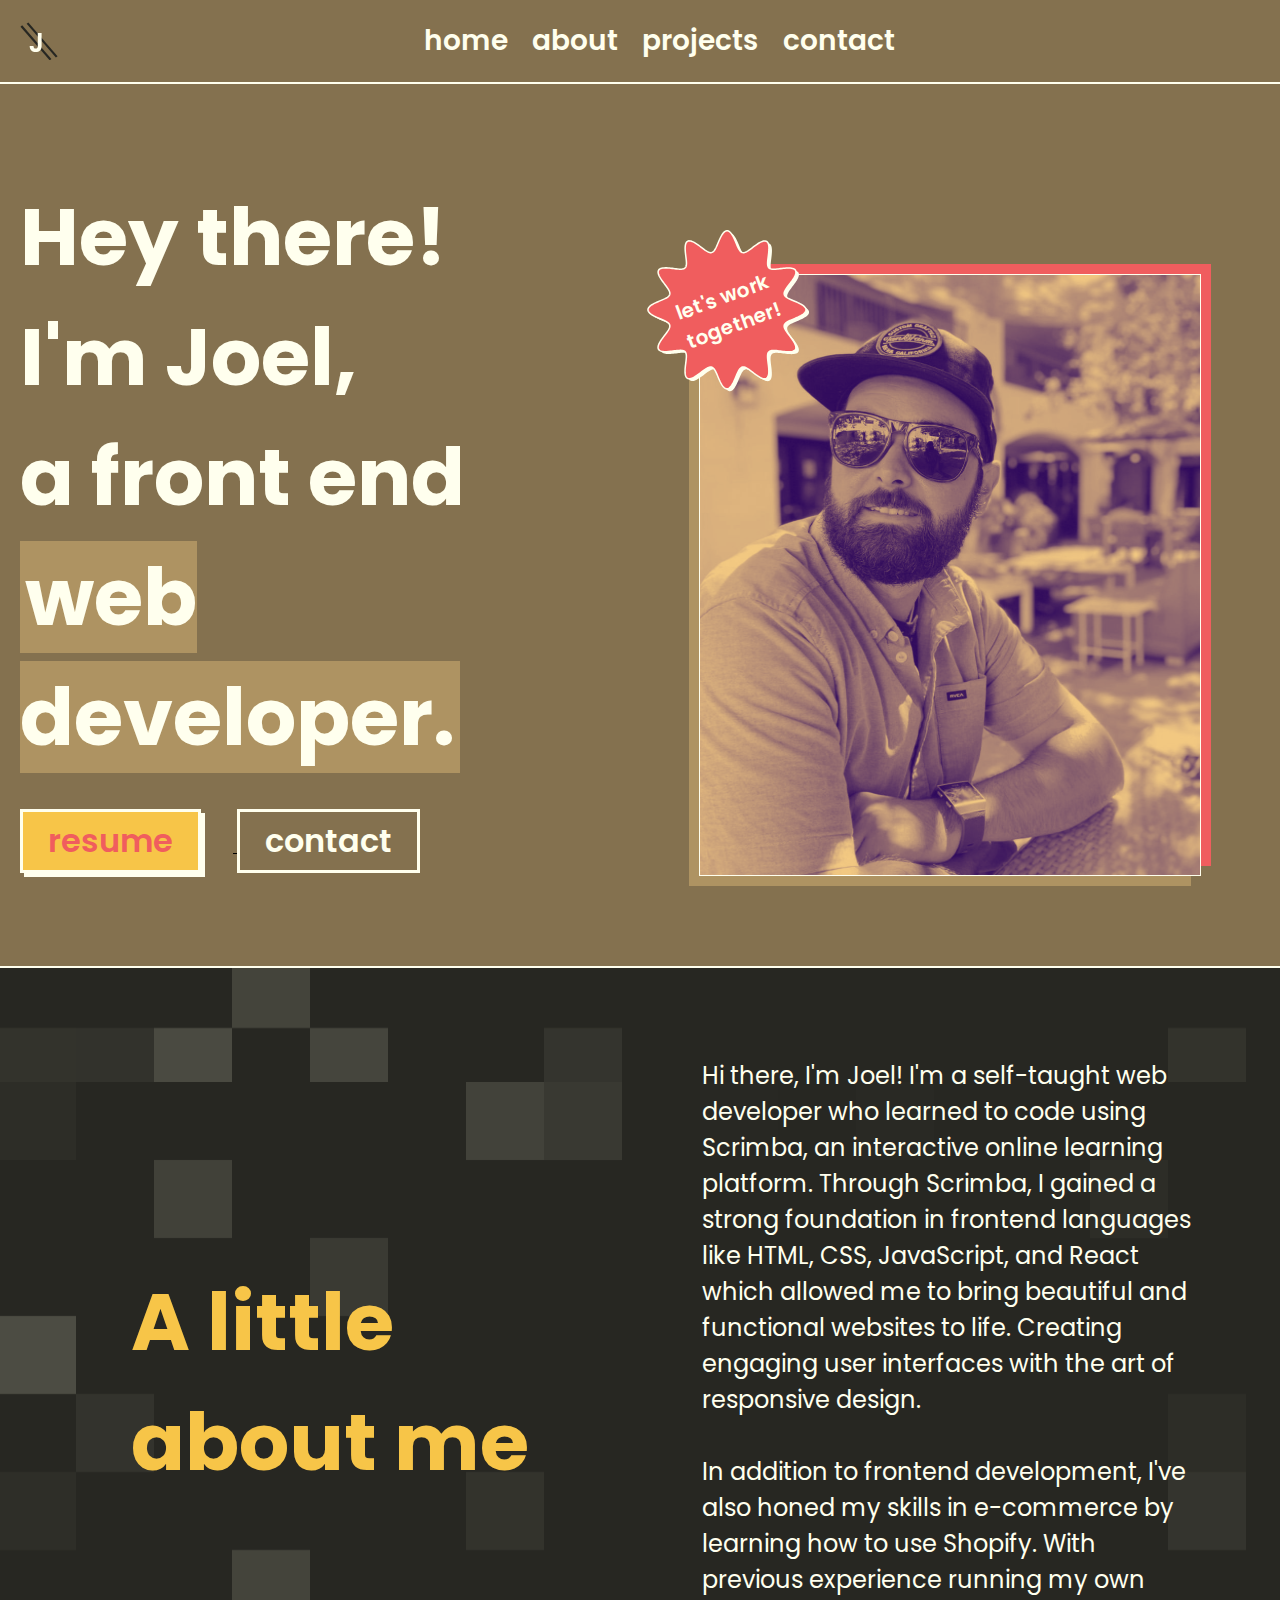
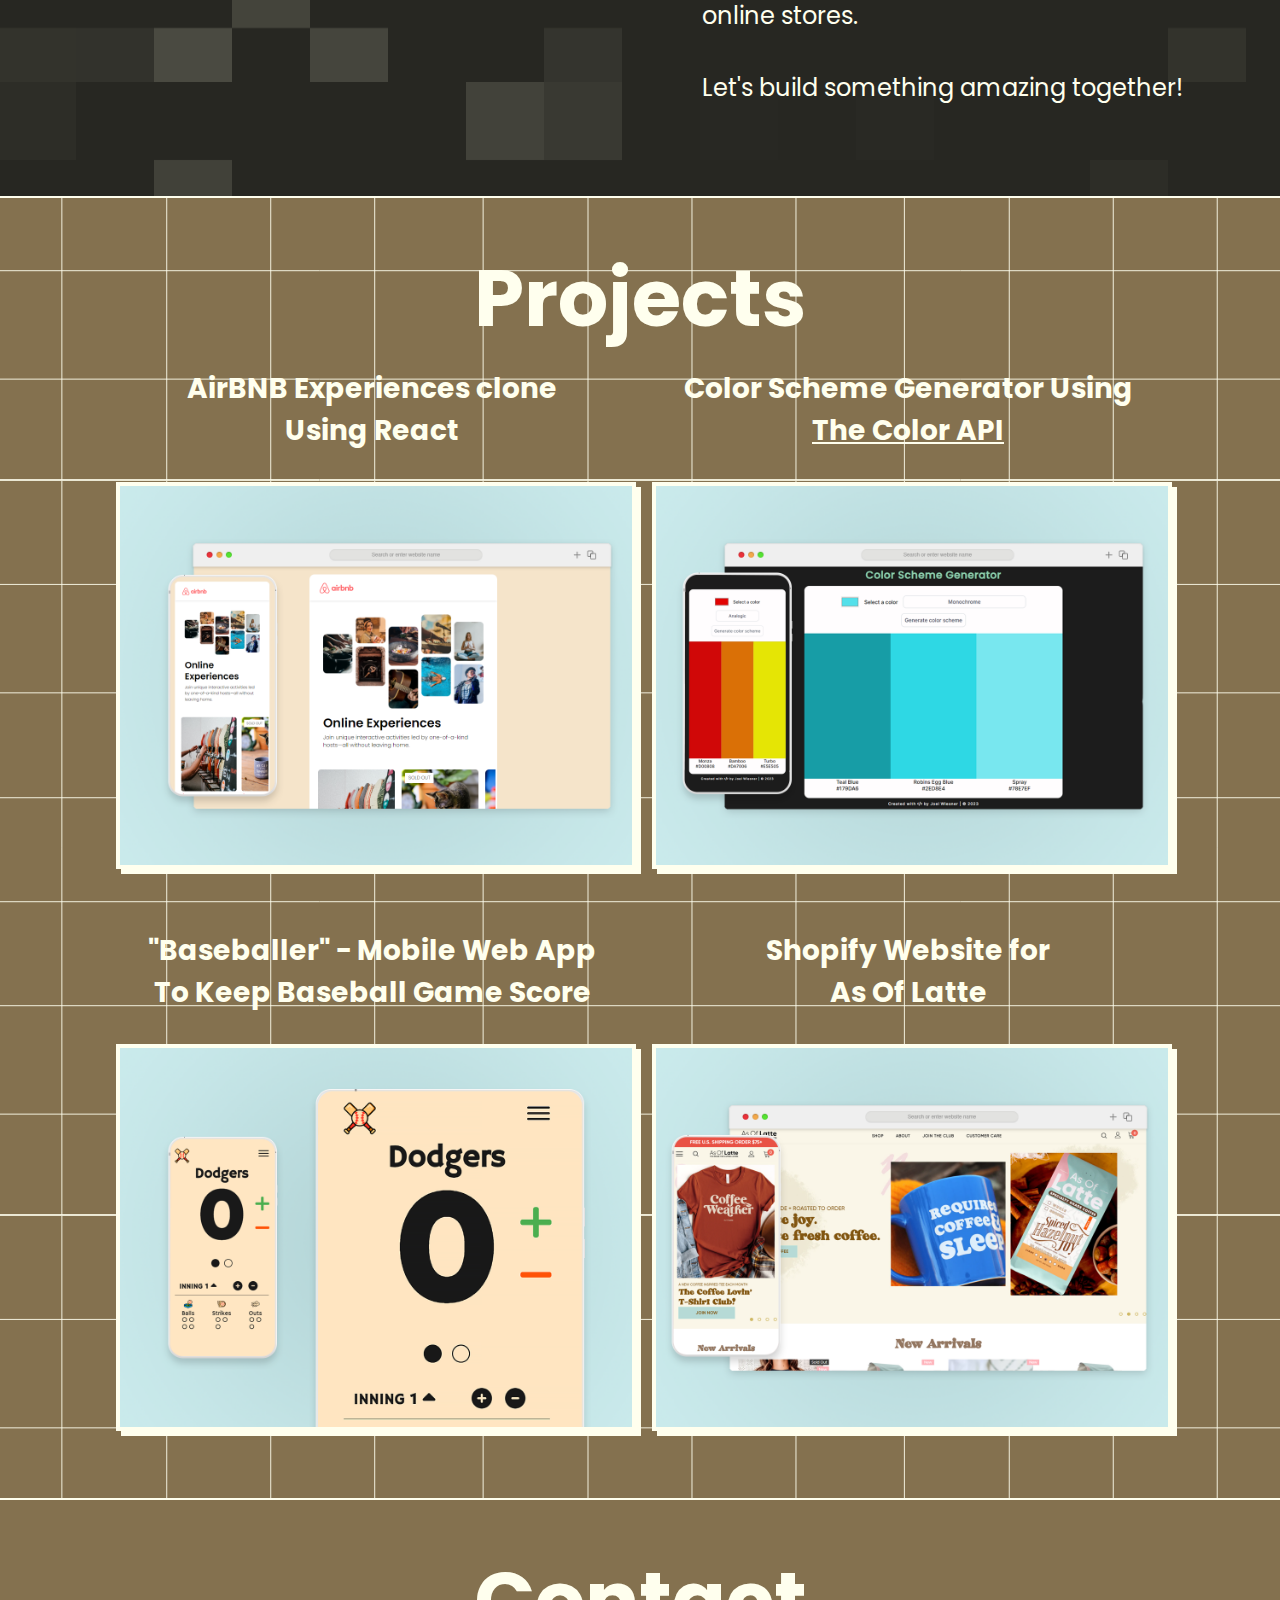
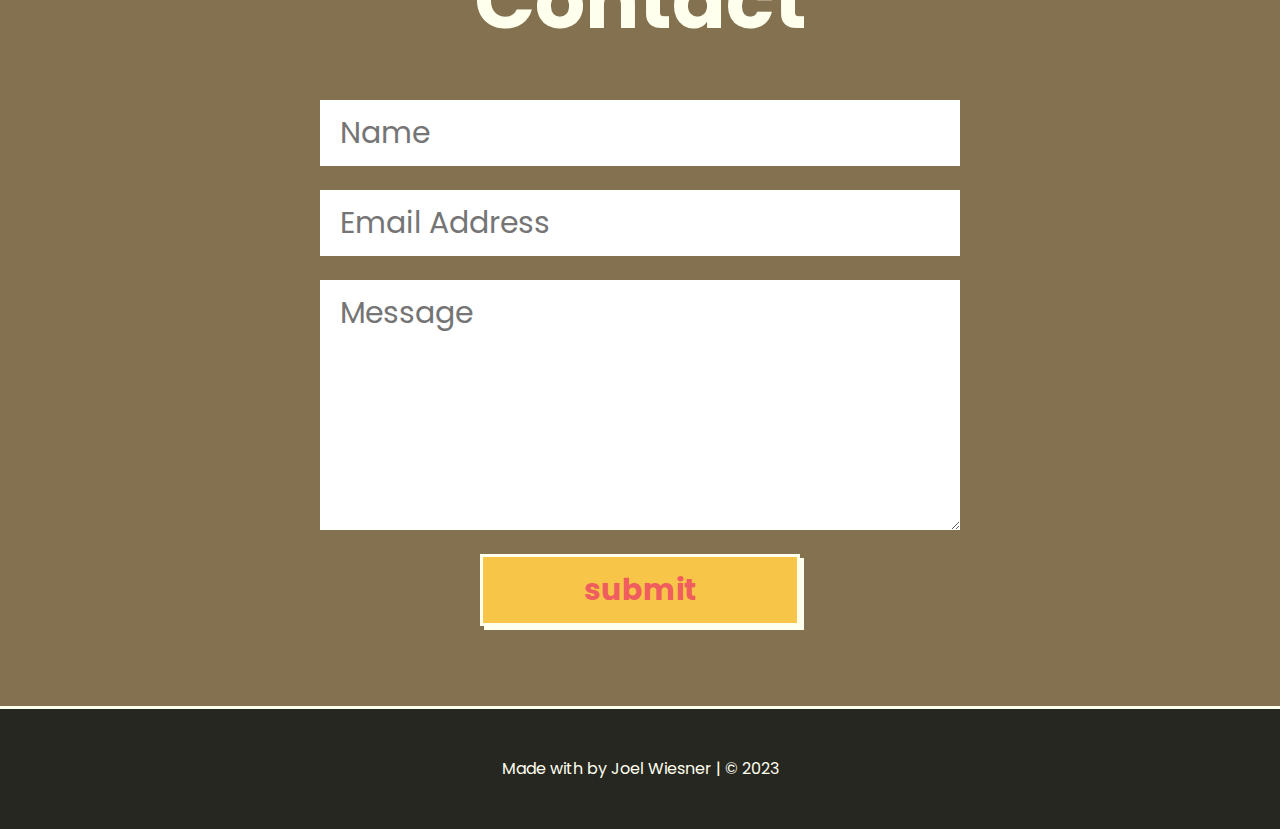
==== index.html @ a874716f "updated portfolio projects" ====
<!DOCTYPE html>
<html> 
    <head>
        <title>Joel's Portfolio</title>
        <meta name="viewport" content="width=device-width, initial-scale=1" />
        <!-- Font Awesome -->
        <link rel="stylesheet" href="https://cdnjs.cloudflare.com/ajax/libs/font-awesome/6.4.0/css/all.min.css" integrity="sha512-iecdLmaskl7CVkqkXNQ/ZH/XLlvWZOJyj7Yy7tcenmpD1ypASozpmT/E0iPtmFIB46ZmdtAc9eNBvH0H/ZpiBw==" crossorigin="anonymous" referrerpolicy="no-referrer" />
        <!-- Animate CSS -->
        <link rel="stylesheet" href="https://cdnjs.cloudflare.com/ajax/libs/animate.css/4.1.1/animate.min.css"/>
        <!-- My Styles -->
        <link rel="stylesheet" href="style.css">               
    </head>
    <body> 
         
        <header>
            <div class="logo"></div>            
            <nav>
                <ul class="desktop-nav">
                  <li><a href="#header">home</a></li>
                  <li><a href="#about">about</a></li>
                  <li><a href="#portfolio">projects</a></li>                  
                  <li><a href="#contact">contact</a></li>
                </ul>
            </nav>
                <div id="hamburger-icon" onclick="toggleMobileMenu(this)">
                <div class="bar bar1"></div>
                <div class="bar bar2"></div>
                <div class="bar bar3"></div>
                <ul class="mobile-menu animate__animated animate__slideInLeft animate__faster">
                    <li><a href="#header">home</a></li>
                    <li><a href="#about">about</a></li>
                    <li><a href="#portfolio">projects</a></li>                  
                    <li><a href="#contact">contact</a></li>
                </ul>
                </div>
        </header>
  
        <section id="header" class="section-container">            
            <div class="left">
                <div class="left-container">
                    <div class="header-msg">
                        <h1 class="h1-primary">Hey there!<br> 
                        I'm Joel,<br>
                        a front end<br>
                        <span class="highlight">web developer.</span></h1>
                    </div>
                    <div class="btn-container">
                        <a href="https://joelcodes.co/documents/JoelWiesner_Resume.pdf">                            
                            <button class="btn btn-primary">resume</button>
                        </a>
                        <a href="#contact">
                            <button class="btn btn-secondary">contact</button>
                        </a>
                    </div>
                </div>
            </div>                           
            
            <div class="right">
                <div class="right-container">
                    <div class="header-pic">
                        <div id="selfie"></div>
                        <div id="star-shape">let's work<br>together!</div>
                    </div>
                </div>
            </div>          
        </section>

        <section id="about" class="section-container">
                <div class="left">
                    <div class="left-container">
                        <div class="about-msg">
                            <h1 class="h1-secondary">A little<br>about me</h1>
                        </div>
                        <div class="about-icons">
                            <i class="fa-brands fa-2xl fa-html5"></i>
                            <i class="fa-brands fa-2xl fa-css3-alt"></i>
                            <i class="fa-brands fa-2xl fa-js"></i>
                            <i class="fa-brands fa-2xl fa-react"></i>
                            <i class="fa-brands fa-2xl fa-github"></i>
                            <i class="fa-brands fa-2xl fa-shopify"></i>
                        </div>
                    </div>
                </div>
                                            
                <div class="right">
                    <div class="right-container">
                        <p class="about-info">Hi there, I'm Joel! I'm a self-taught web developer 
                            who learned to code using Scrimba, an interactive online learning platform. 
                            Through Scrimba, I gained a strong foundation in frontend languages like HTML, CSS, JavaScript, and React
                            which allowed me to bring beautiful and functional websites to life. Creating engaging user interfaces
                            with the art of responsive design.<br><br>

                            In addition to frontend development, 
                            I've also honed my skills in e-commerce by learning how to use Shopify. With previous experience running my own online stores.<br><br>
                            
                            Let's build something amazing together!
                        </p>
                    </div>
                </div>           
        </section>

        <section id="portfolio" class="section-container">
            <h1 class="h1-primary">Projects</h1>

            <div class="carousel" >
                <div class="carousel-cell">
                    <h3>AirBNB Experiences clone Using React</h3>
                    <a href="https://airbnbexperiences-clone.netlify.app/" target="_blank">
                        <img src="./img/airBNBclone.png" alt="responsive blog website" />
                    </a>
                </div>

                <div class="carousel-cell">
                    <h3>Color Scheme Generator Using <a href="https://www.thecolorapi.com/" target="_blank">The Color API</a></h3>
                    <a href="https://color-scheme-creator.netlify.app/" target="_blank">
                        <img src="./img/colorSchemeGenerator.png" alt="mobile shopping list app usig firebase" />
                    </a>
                </div>  

                <div class="carousel-cell">
                    <h3>"Baseballer" - Mobile Web App To Keep Baseball Game Score</h3>
                    <a href="https://baseballer.netlify.app/" target="_blank">
                        <img src="./img/baseballerApp.png" alt="mobile Web App For Keeping Baseball Game Score" />
                    </a>
                </div>  
                
                <div class="carousel-cell">
                    <h3>Shopify Website for<br>As Of Latte</h3>
                    <a href="https://asoflattetest.myshopify.com/" target="_blank">
                        <img src="./img/AOLshopifyWebsite.png" alt="Shopify Website Design for As Of Latte" />
                    </a>
                </div>  
                <div class="dots"></div>          
            </div>       
        </section>

        <section id="contact" class="section-container">
            <h1 class="h1-primary">Contact</h1>

            <form id="contactform" action="https://formsubmit.co/j.wiesner88@gmail.com" method="POST">
                <input name="name" type="text" id="name" placeholder="Name" required>
                <input name="email" type="email" id="email" placeholder="Email Address" required>
                <input type="hidden" name="_next" value="https://joelcodes.co/thank-you.html">
                <textarea name="comment" id="comment" rows="5" placeholder="Message" required></textarea>  
                <input id="submit" value="submit" type="submit"> 
            </form>
        </section>

        <footer>
            <p>Made with <i class="fa-solid fa-code"></i> by Joel Wiesner | &copy; 2023</p>
        </footer>        
        

        <!-- My Scripts -->
        <script src="script.js"></script>
    </body>
</html>
---- style.css ----
@import url('https://fonts.googleapis.com/css2?family=Poppins:wght@300;400;500;600;700;800;900&display=swap');

 
* {
    margin: 0;
    padding: 0;
}

html {
    scroll-behavior: smooth;
}

body {
    background: #84714F;
    font-family: 'Poppins', sans-serif;
    font-size: 16px;
    box-sizing: border-box;
}

#thankyou {
    text-align: center;
}

#thankyou a {
    color: #ffffee;
    font-size: 1.5em;
    text-decoration: underline;
}

.h1-primary {
    font-size: 3em;
    color: #ffffee;
}

.h1-secondary {
    font-size: 3em;
    color: #f7c548;
}

.highlight {
    background-color: #AE9362;
    padding: 0px 5px;
}

a {
    color: inherit;
}

.logo {
    background: url('../img/logo.svg') no-repeat center;
    background-size: cover;
    height: 8vw;
    width: 8vw;
}

header a {
    text-decoration: none;
}
  
header {
    padding: 10px;
    height: auto;
    display: flex;
    justify-content: space-between;
    align-items: center;
    border-bottom: 2px solid #ffffee;
}  
  
ul {
    list-style: none;
    height: 100%;
    display: flex;
    align-items: center;
}
  
ul a {
    color: #ffffee;
}
  
li {
    margin: 0px 5px;
}
  
ul li:hover {
    transform: scale(1.1);
    transition: 0.3s;
}
  
#hamburger-icon {
    margin: auto 0;
    display: none;
    cursor: pointer;
}
  
.bar {
    width: 35px;
    height: 3px;
    background-color: white;
    border-radius: 100px;
    margin: 6px 0;
    transition: 0.4s;
}

.open .bar1 {
-webkit-transform: rotate(-45deg) translate(-6px, 6px);
transform: rotate(-45deg) translate(-6px, 6px);
}

.open .bar2 {
opacity: 0;
}

.open .bar3 {
-webkit-transform: rotate(45deg) translate(-6px, -8px);
transform: rotate(45deg) translate(-6px, -8px);
}

.open .mobile-menu {
display: flex;
flex-direction: column;
align-items: center;
justify-content: center;
} 

.mobile-menu {
display: none;
position: absolute;
top: 55px;
left: 0;
background: #AE9362;
height: auto;
width: 100%;
}

.mobile-menu li {
margin-bottom: 10px;
padding: 5px;
}

header nav {
    display: none;
}

#hamburger-icon {
    display: block;
}

#header, #contact {
    background-image: url("https://www.transparenttextures.com/patterns/concrete-wall.png");
}

.btn {
    border: 3px solid #ffffee;
    padding: 5px 25px;
    font-family: 'Poppins', sans-serif;
    font-size: 1.25em;
    font-weight: 600;
    margin: 1em 1em 0 0;    
}

.btn-primary, #submit, .btn-secondary:hover {
    color: #F05D5E;
    background: #f7c548;
    box-shadow: 4px 4px 0px #ffffee;
}

.btn-secondary {
    color: #ffffee;
    background: transparent;    
}

.btn:hover, #submit:hover {
    cursor: pointer;
    box-shadow: none;
}

.section-container {
    display: flex;
    flex-direction: column;
    justify-content: center;
    align-items: center;
    padding: 40px 20px;
    border-bottom: solid 2px #ffffee;
}

.header-pic {
    position: relative;
} 

#selfie {
    background: url('/img/me.svg') center no-repeat;
    background-size: cover;
    width: 75vw;
    height: 400px;
    max-height: 400px;
    border: solid 1px #ffffee;
    box-shadow: -10px 10px 0px #AE9362, 10px -10px 0px #f05D5e;
    margin-top: 100px;
}

#star-shape {
    background: url('/img/star.svg') center no-repeat;
    background-size: contain;
    position: absolute;
    top: -15%;
    left: -15%;
    transform: rotate(-20deg);
    color: #ffffee;
    font-weight: 600;
    padding: 45px;
    font-size: 1em;
}

#about {
    background: url('../img/aboutBG.svg') center repeat;
    background-size: auto;
    color: #ffffee;
}

.about-icons .fa-brands {
    width: 48px;
    height: 48px;
    margin: 1em auto;
}

#portfolio{
    background: url('../img/portfolioBG.svg') center repeat;
    background-size: contain;
    height: auto;
    display: flex;
    flex-direction: column;
}

.carousel {
   display: flex;
   justify-content: center;
   align-items: center;
   flex-flow: column;  
   gap: 1em;
   /* overflow-x: scroll; */
   width: 85vw; 
}

.carousel-cell {
    width: 400px; 
    height: auto;
    text-align: center;
}

.carousel-cell h3 {
    color: #ffffee;
    margin: 10px auto;
    width: 320px;
}

.carousel-cell img { 
    width: 100%; 
    height: auto;
    object-fit: cover;
    margin: 10px auto;
    transition: all .25s;
    border: 3px solid #ffffee;
    box-shadow: 5px 5px 0px #ffffee;
}


/* .carousel::-webkit-scrollbar {    
    background: #AE9362;    
    border-radius: 15px;
    width: 20px;
}  

.carousel::-webkit-scrollbar-track {
background: transparent;
}

.carousel::-webkit-scrollbar-thumb {
    background: #6e5422; 
    border-radius: 10px;
}  */

.dots {
    position: absolute;
    bottom: -18px;
    left: 0;
    display: flex;
    justify-content: center;
    width: 100%;
  }
  
  .dot {
    width: 8px;
    height: 8px;
    background: gray;
    border-radius: 50%;
    margin: 0 3px;
    cursor: pointer;
  }
  
  .active-dot {
    background: #3f3f3f;
    cursor: default;
  }


#contactform {
    display: flex;
    flex-direction: column;
    gap: 1em;
    width: 90vw;
    margin: 40px 0px;
}

#contactform input, #contactform textarea {
    font-family: 'Poppins', sans-serif;
    font-size: 1.25em;
    padding: 5px;
    border: none;
}

#submit {
    width: 50%;
    font-weight: 700;
    border-radius: 0px !important;
    border: 3px solid #ffffee !important;
    margin: 0 auto;
}

footer {
    background: #272722;
    border-top: solid 1px #ffffee;
    color: #ffffee;
    padding: 10px 20px;
    display: flex;
    align-items: center;
    justify-content: center;
    height: 100px;
}


@media only screen and (min-width: 768px) {

    header {
        display: flex;
        padding: 20px;
    }
   
    header nav {
        display: flex;
        align-items: center;
        margin: 0 auto;
    }

    .desktop-nav {
        font-size: 1.75em;
        font-weight: 600;
    }

    .desktop-nav li {
        margin: 0 12px;   
    }
    
    #hamburger-icon {
        display: none;
    }

    .logo {
        width: 3vw;
        height: 3vw;
    }

    .section-container {
        flex-direction: row;
        justify-content: center;
        align-items: center;
        border-bottom: solid 2px #ffffee;
    }

    #contact {
        flex-direction: column;
    }

    .h1-primary, .h1-secondary {
        font-size: 5em;
    }

    .btn{
        font-size: 2em;
    }

    .left, .right {
        display: flex;
        flex-direction: row;
        justify-content: center;
        align-items: center; 
        width: 100%;
        margin: 50px auto;
    }     

    #selfie  {
        width: 500px;
        max-width: 500px;
        height: 600px;
        max-height: 600px;
    }
    
    #star-shape {
        padding: 55px;
        font-size: 1.25em;
        top: -8%;
        left: -15%;
    }

    .about-icons .fa-brands {
        width: 48px;
        height: 48px;
    }

    .about-info {
        width: 80%;
        margin: 0 auto;
        font-size: 1.5em;
        line-height: 1.5;
    }
   
    .carousel {
        flex-direction: row;
        flex-wrap: wrap;
        width: 90vw;
        gap: 1.5em;
    }

    .carousel-cell {
        width: 40vw;
        height: auto;
    }
    
    .carousel-cell h3 {
        font-size: 1.75em;
        width: 450px;
    }

    .carousel-cell img { 
        width: 40vw; 
        height: auto;
        object-fit: contain;
        margin: 20px auto;
        border: 4px solid #ffffee;
        box-shadow: 5px 5px 0px #ffffee;
    }

    #contactform {
        width: 50vw;
        font-size: 1.5em;
    }

    #contactform input, #contactform textarea {
        padding: 10px 20px;
    }

}
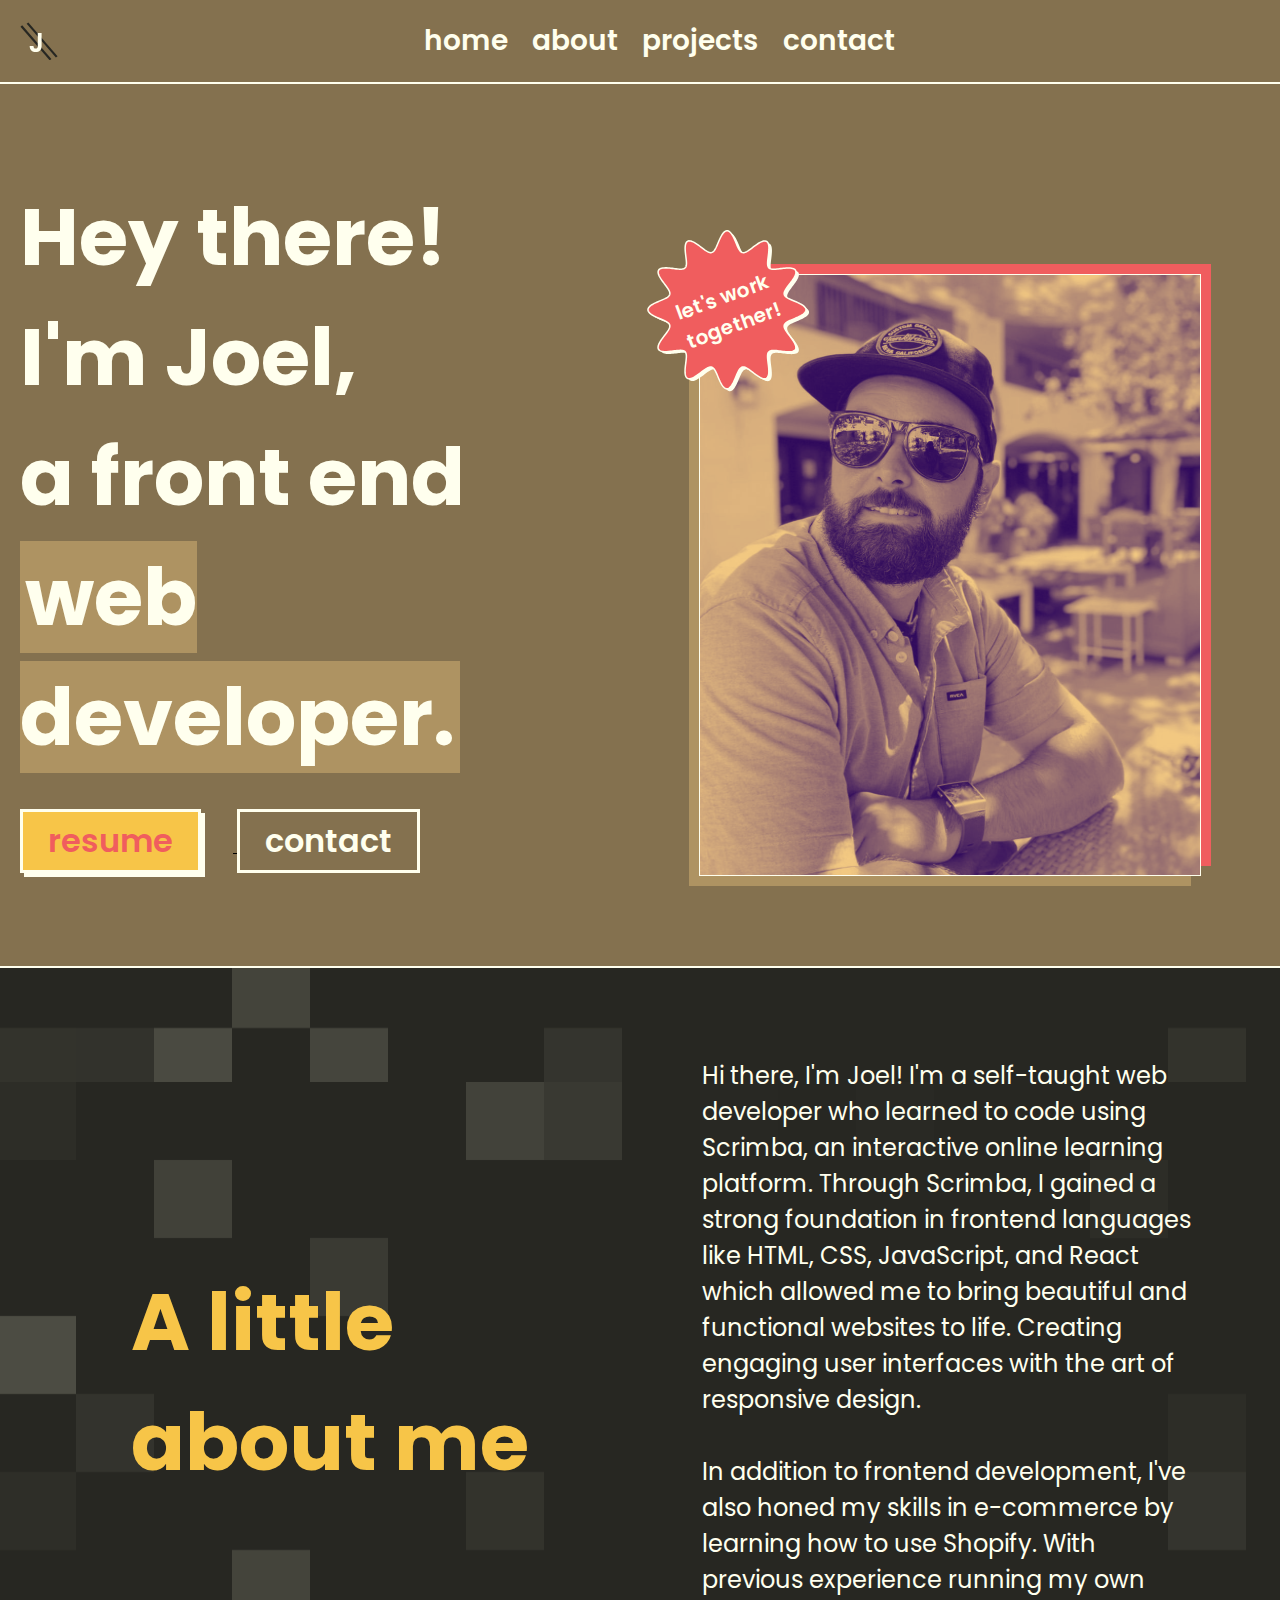
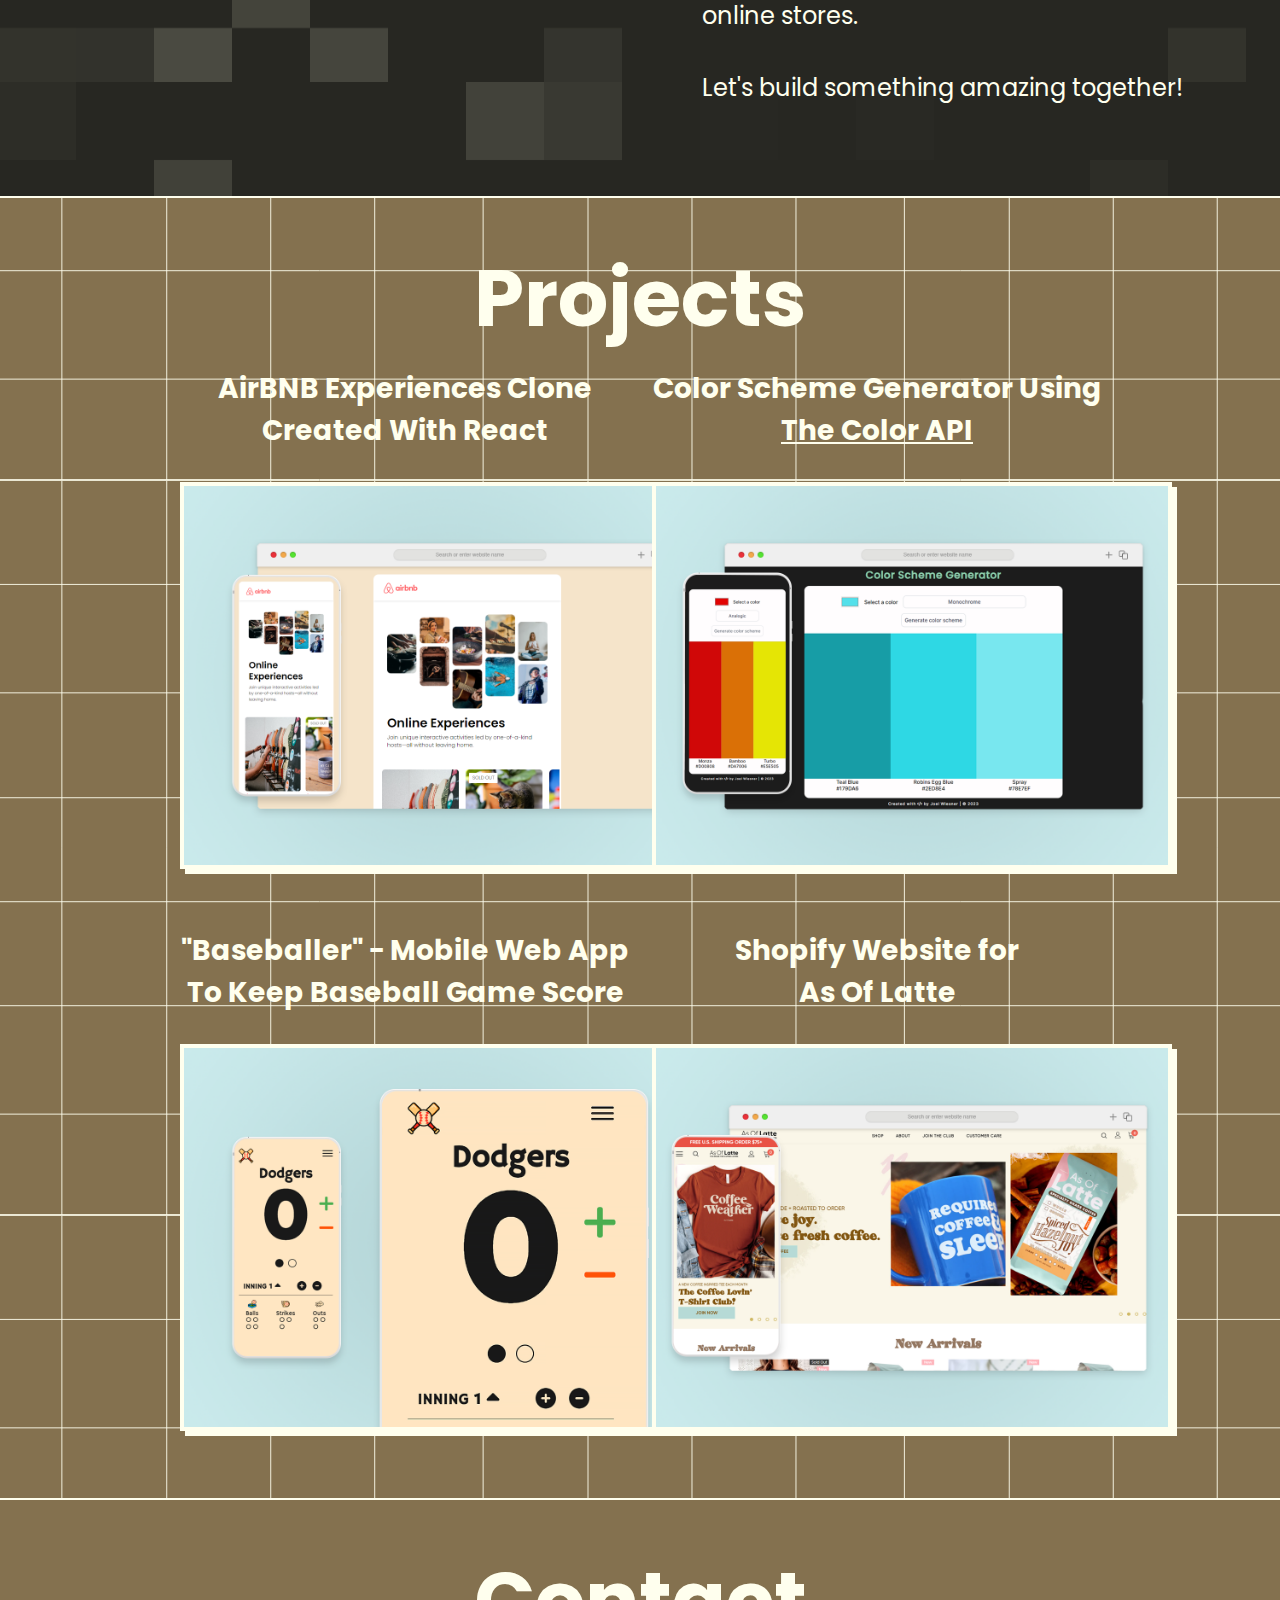
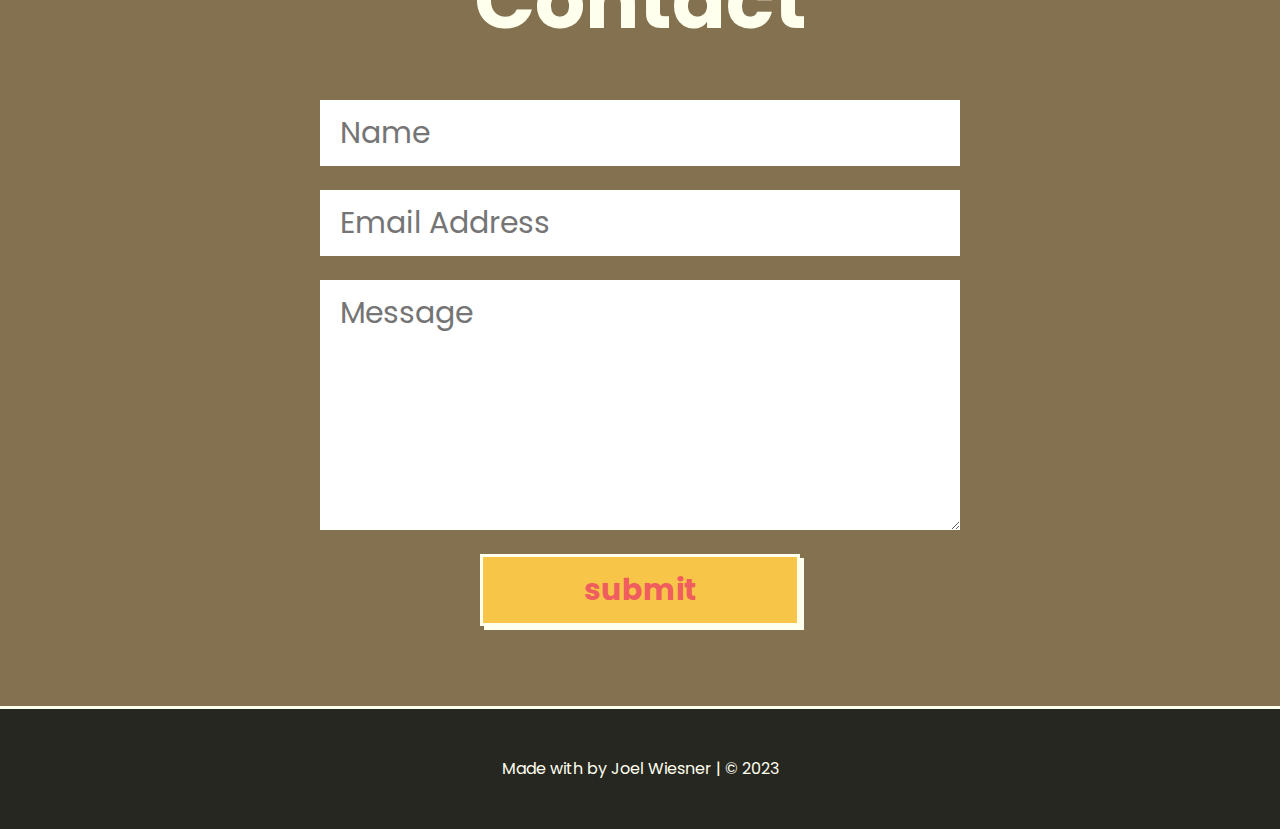
==== commit 09e63c92: "Update index.html" ====
--- a/index.html
+++ b/index.html
@@ -104,7 +104,7 @@
 
             <div class="carousel" >
                 <div class="carousel-cell">
-                    <h3>AirBNB Experiences clone Using React</h3>
+                    <h3>AirBNB Experiences Clone Created With React</h3>
                     <a href="https://airbnbexperiences-clone.netlify.app/" target="_blank">
                         <img src="./img/airBNBclone.png" alt="responsive blog website" />
                     </a>
--- a/style.css
+++ b/style.css
@@ -242,7 +242,6 @@
 }
 
 .carousel-cell {
-    width: 400px; 
     height: auto;
     text-align: center;
 }
@@ -431,7 +430,7 @@
     }
 
     .carousel-cell {
-        width: 40vw;
+        width: 35vw;
         height: auto;
     }
     
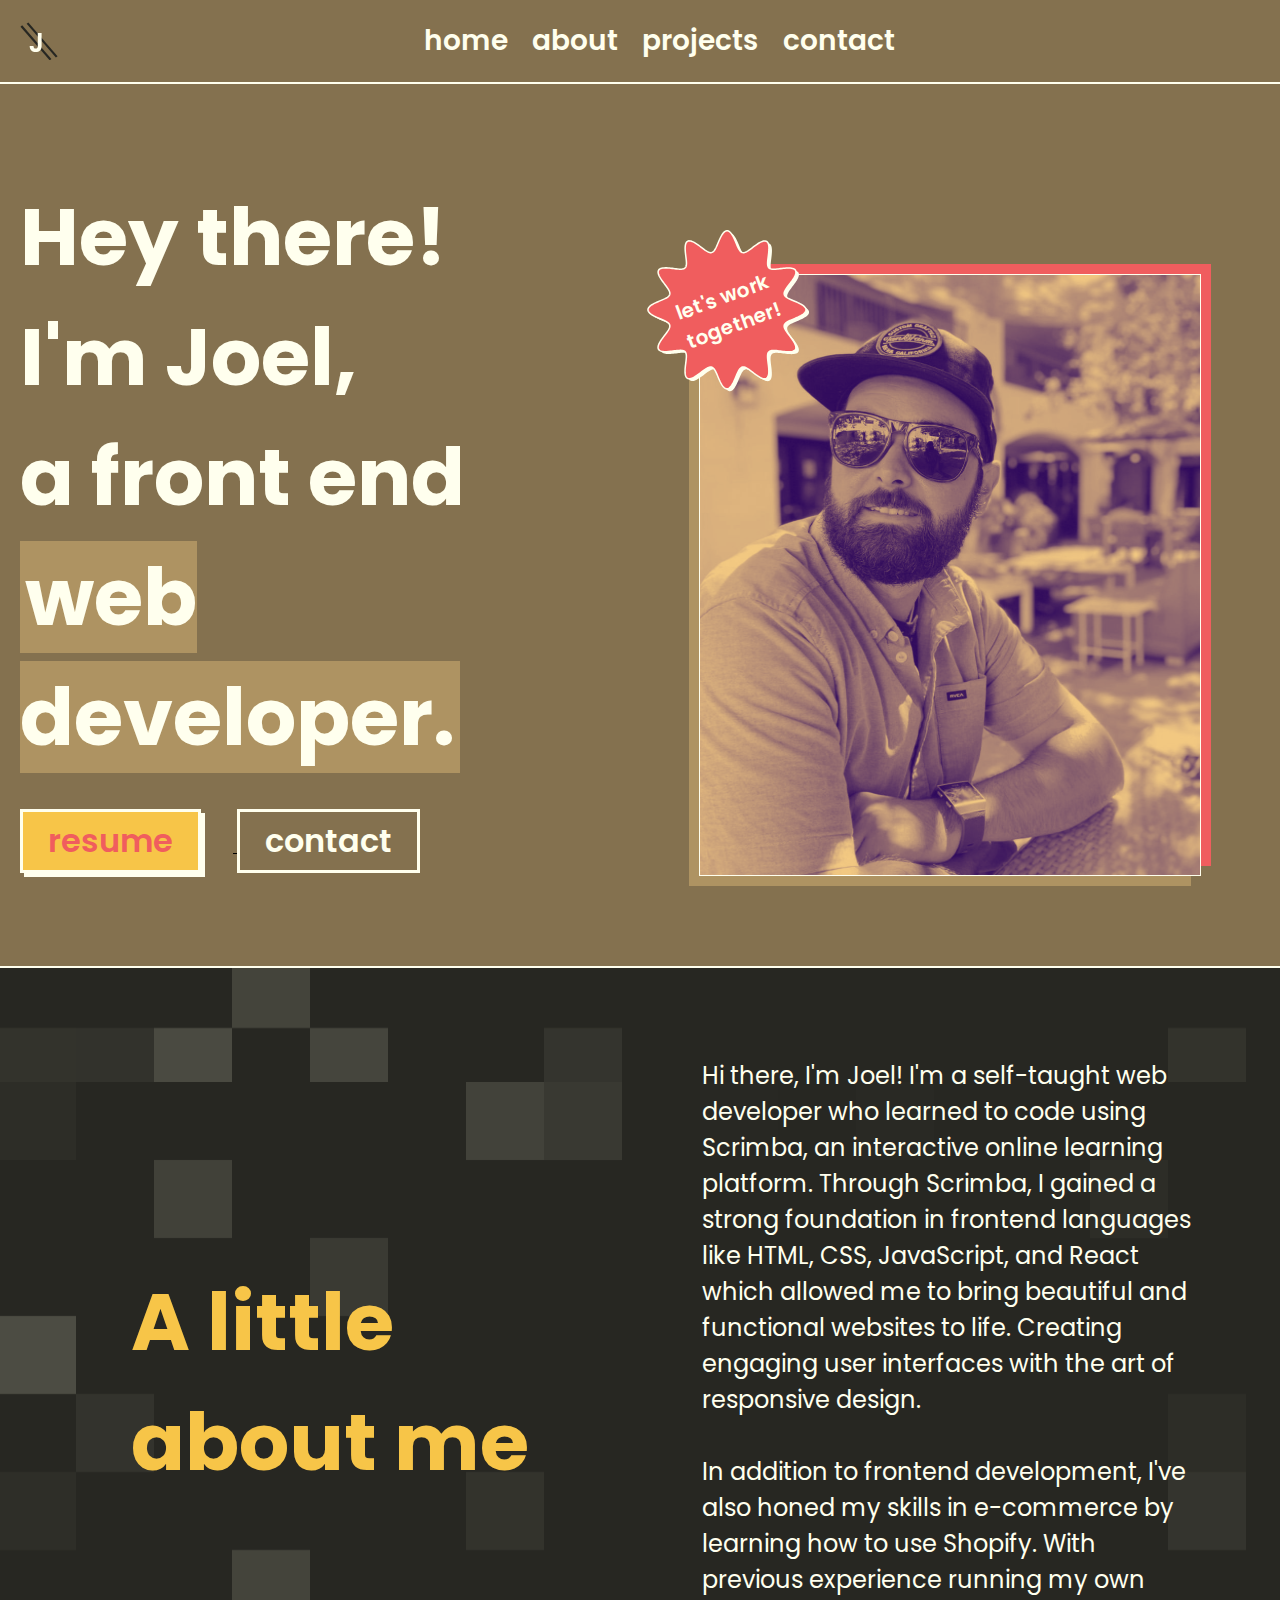
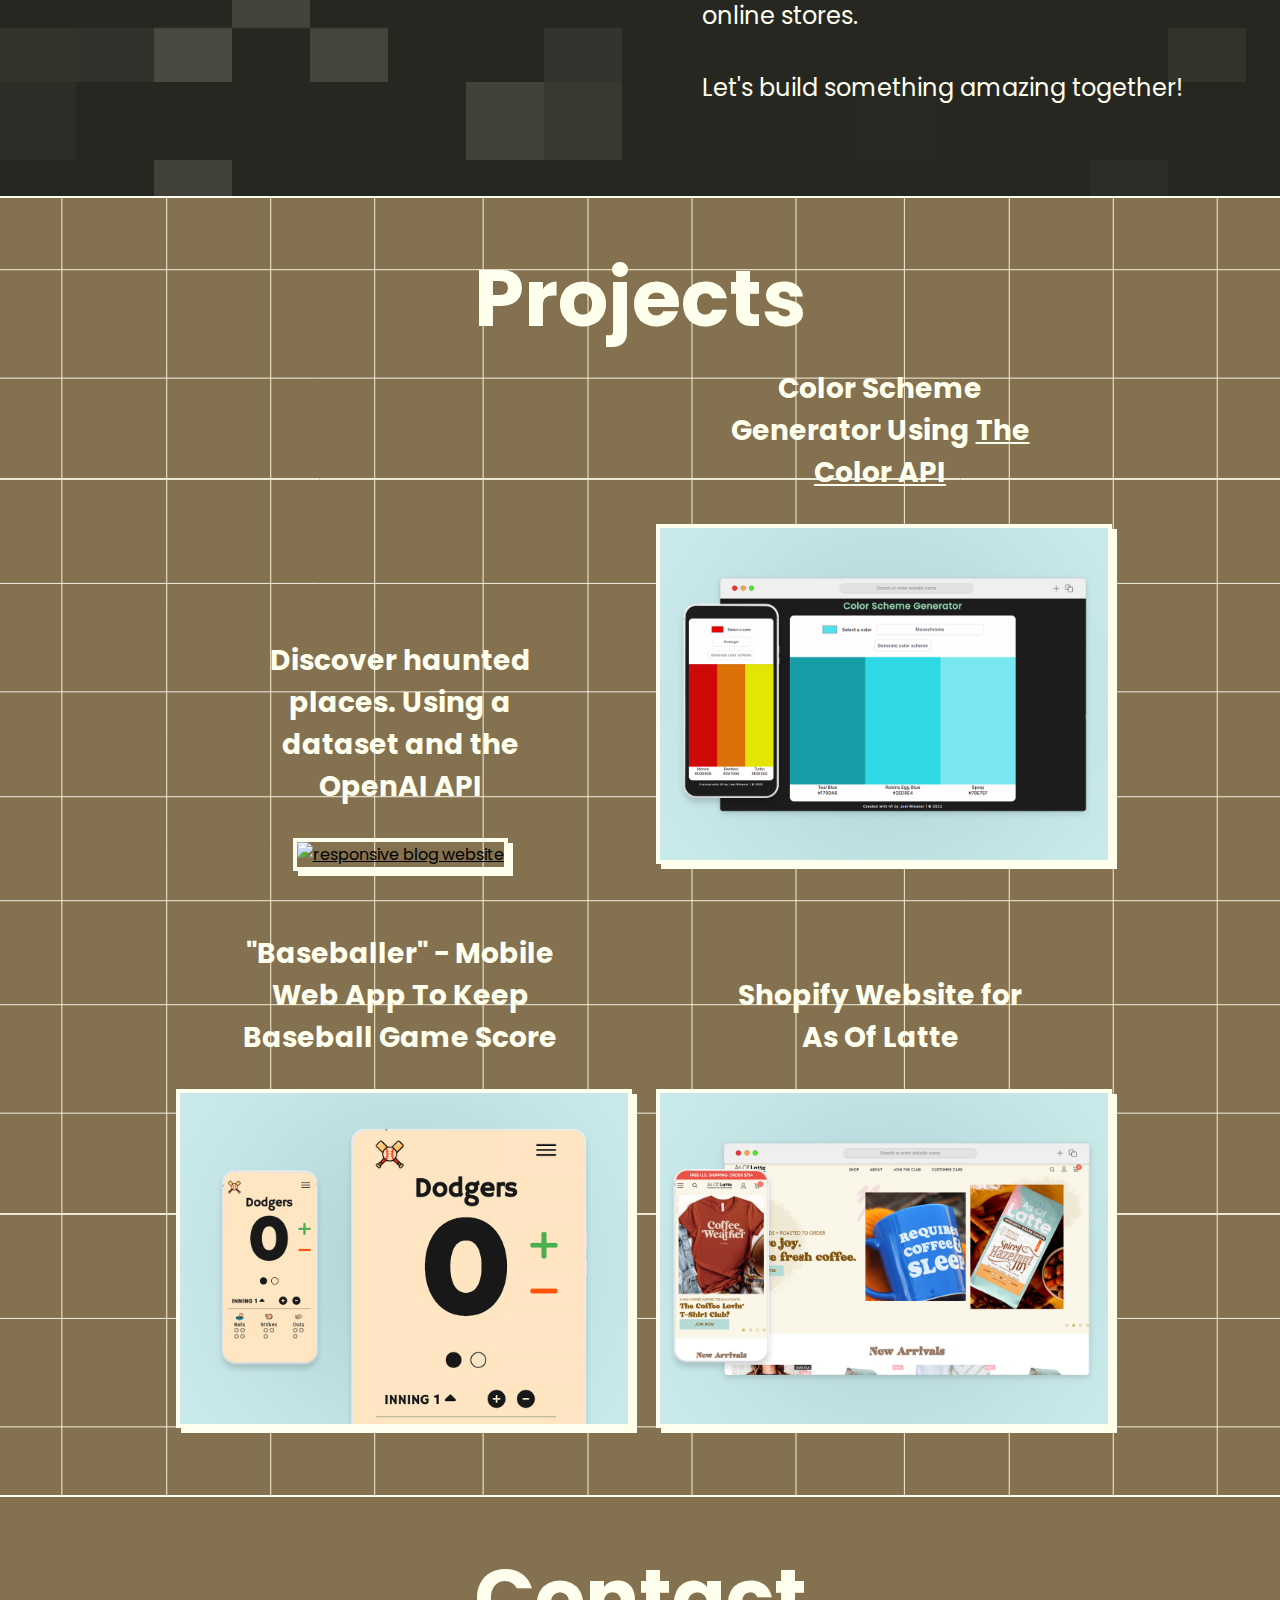
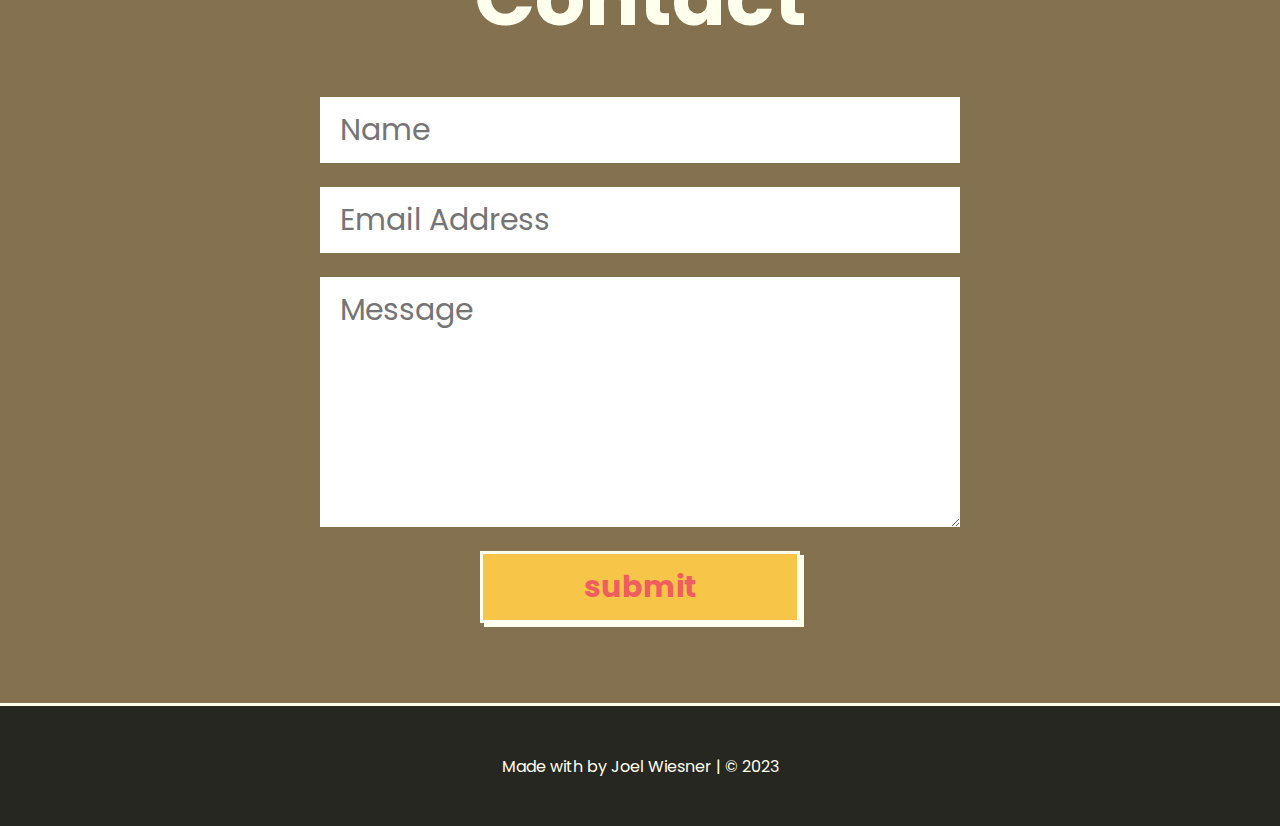
==== commit 55713f32: "added new project to portfolio" ====
--- a/index.html
+++ b/index.html
@@ -104,9 +104,9 @@
 
             <div class="carousel" >
                 <div class="carousel-cell">
-                    <h3>AirBNB Experiences Clone Created With React</h3>
-                    <a href="https://airbnbexperiences-clone.netlify.app/" target="_blank">
-                        <img src="./img/airBNBclone.png" alt="responsive blog website" />
+                    <h3>Discover haunted places. Using a dataset and the OpenAI API</h3>
+                    <a href="https:thehaunting.co" target="_blank">
+                        <img src="./img/theHaunting.png" alt="responsive blog website" />
                     </a>
                 </div>
 
--- a/style.css
+++ b/style.css
@@ -426,7 +426,8 @@
         flex-direction: row;
         flex-wrap: wrap;
         width: 90vw;
-        gap: 1.5em;
+        gap: 2em;
+        align-items: flex-end;
     }
 
     .carousel-cell {
@@ -436,11 +437,10 @@
     
     .carousel-cell h3 {
         font-size: 1.75em;
-        width: 450px;
+        max-width: 35vw;
     }
 
     .carousel-cell img { 
-        width: 40vw; 
         height: auto;
         object-fit: contain;
         margin: 20px auto;
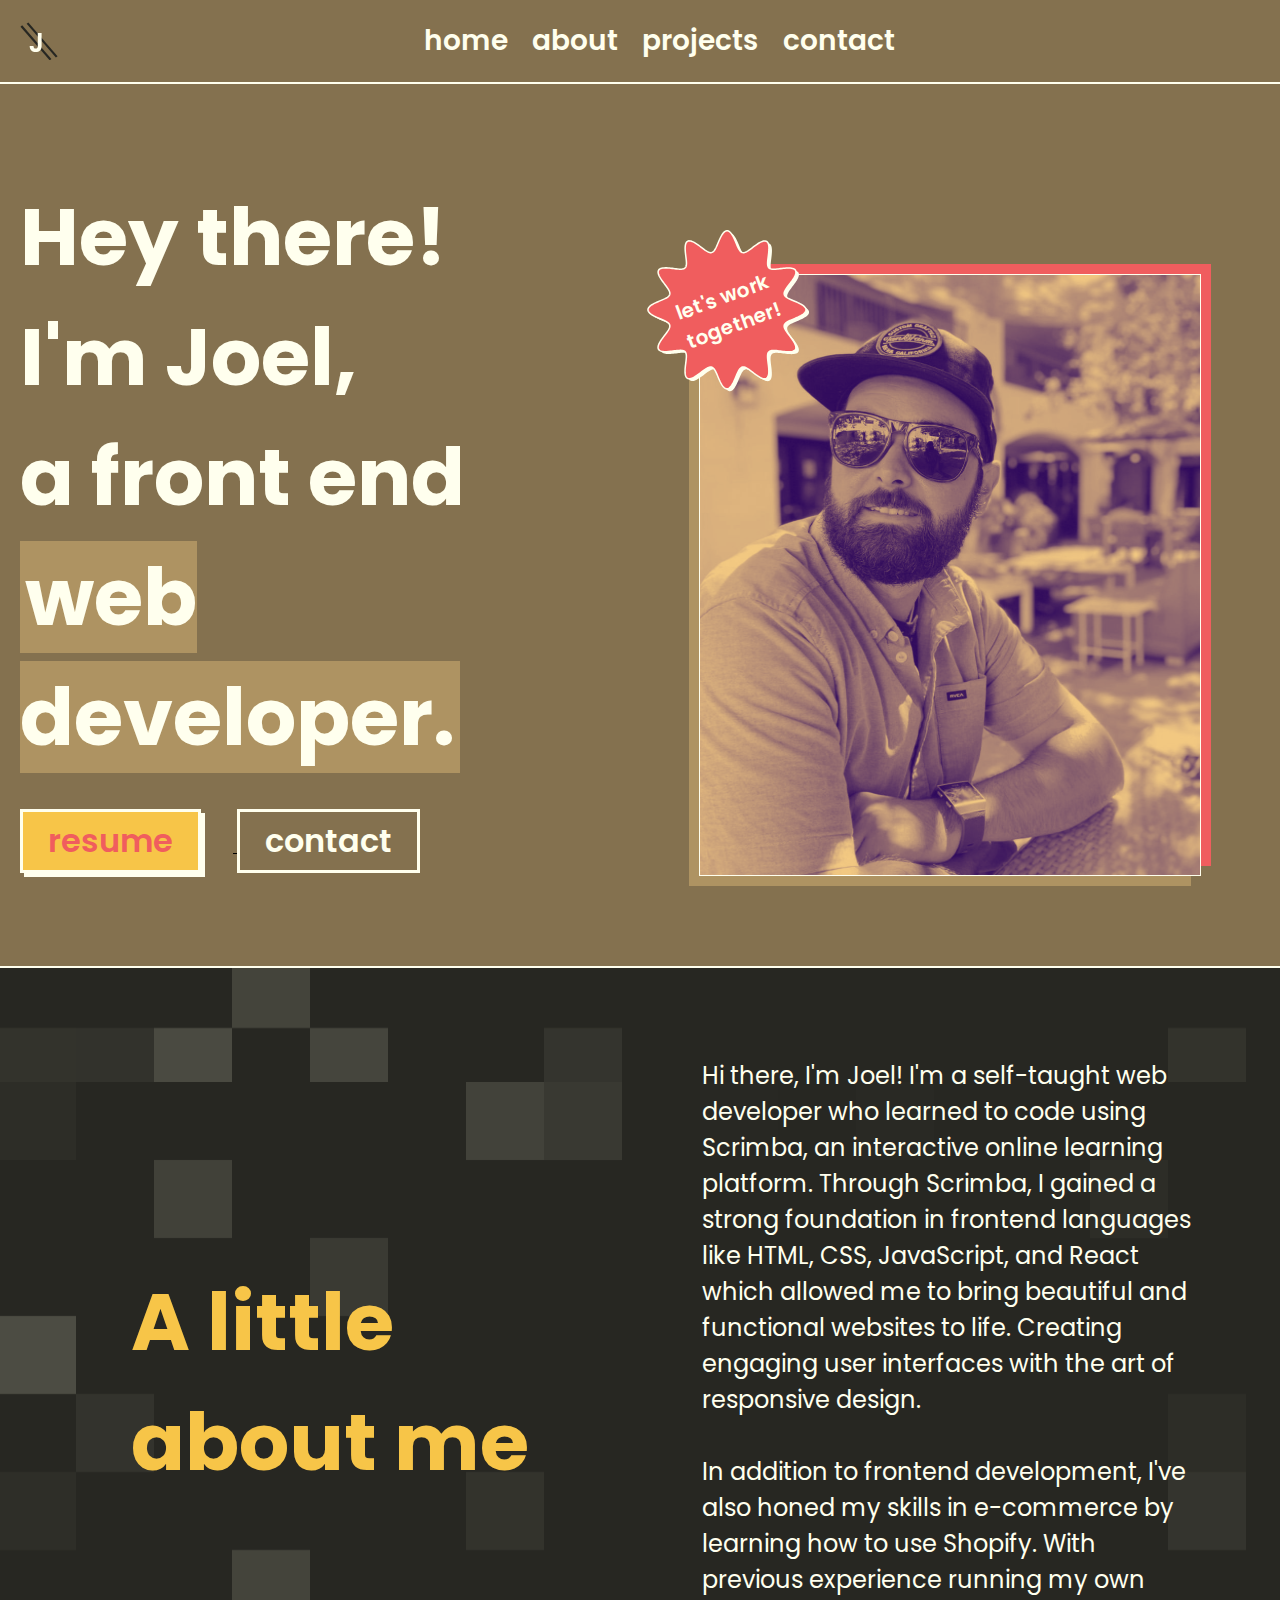
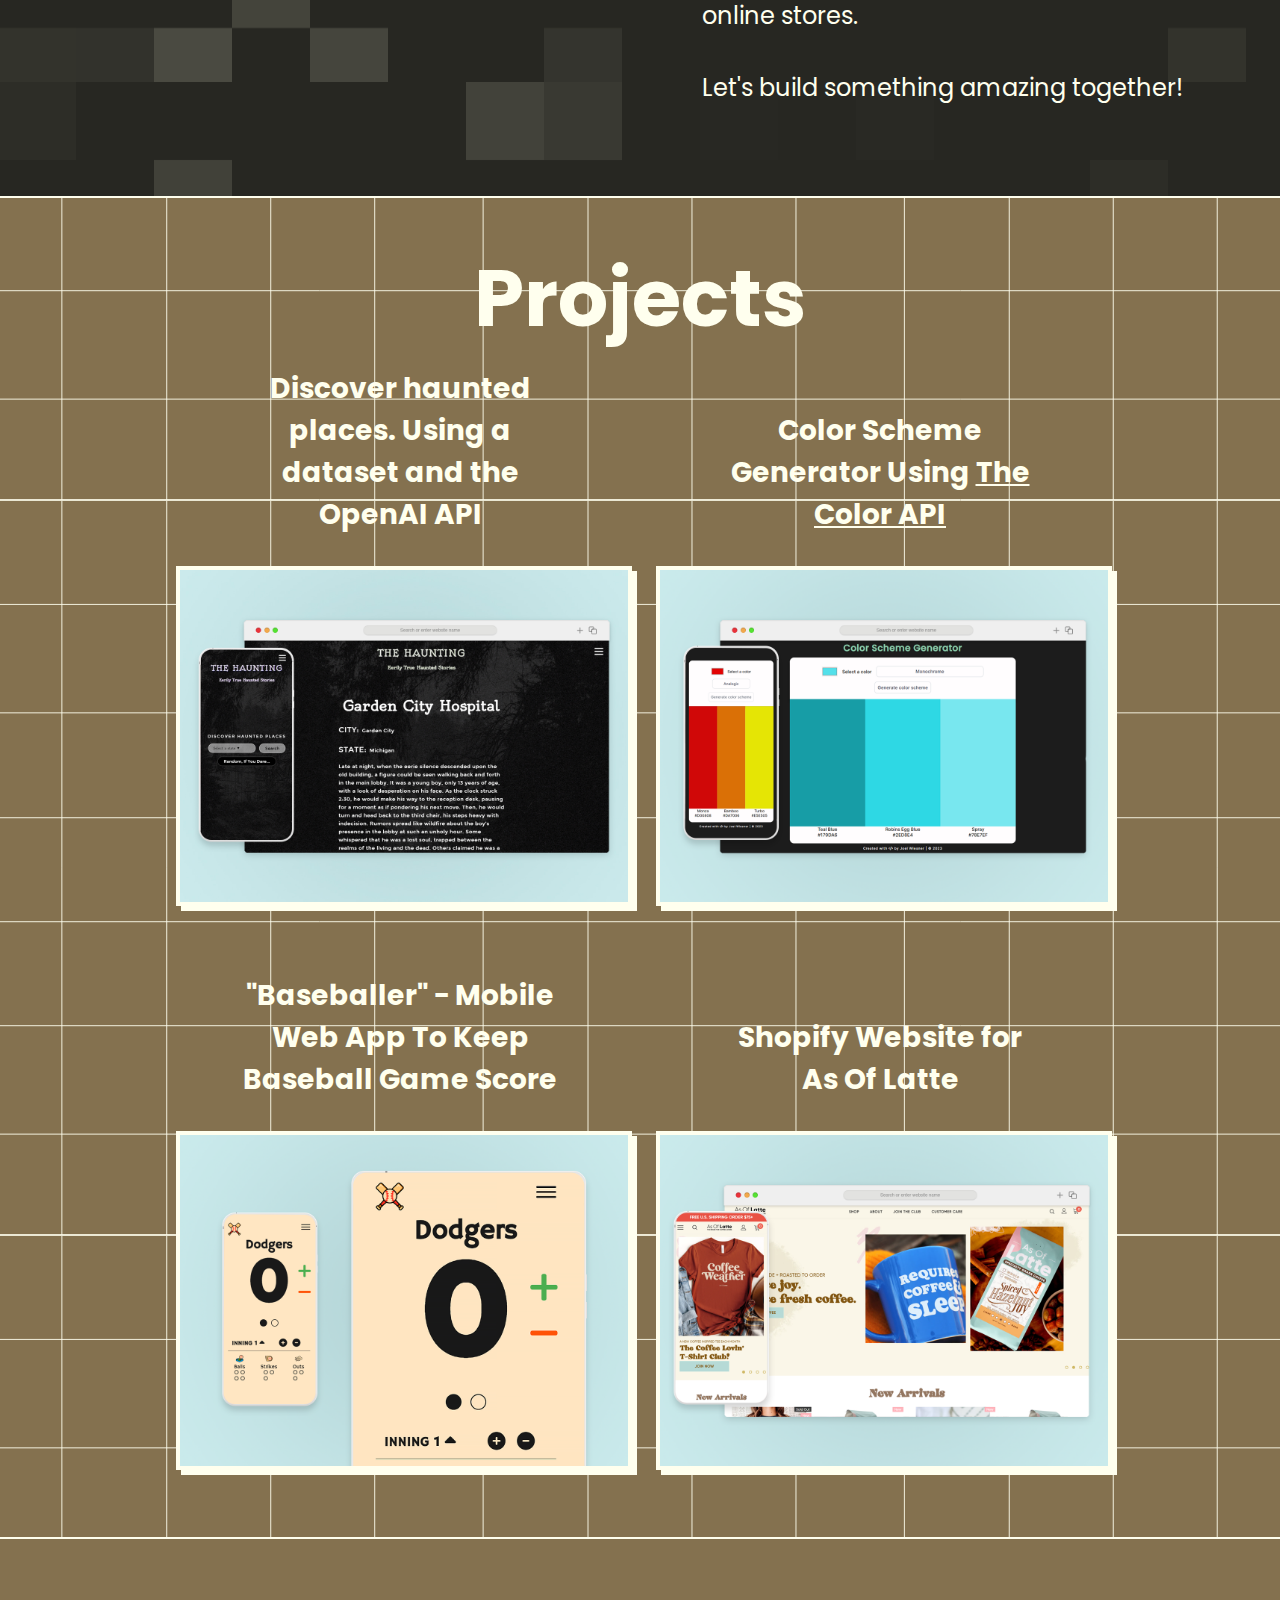
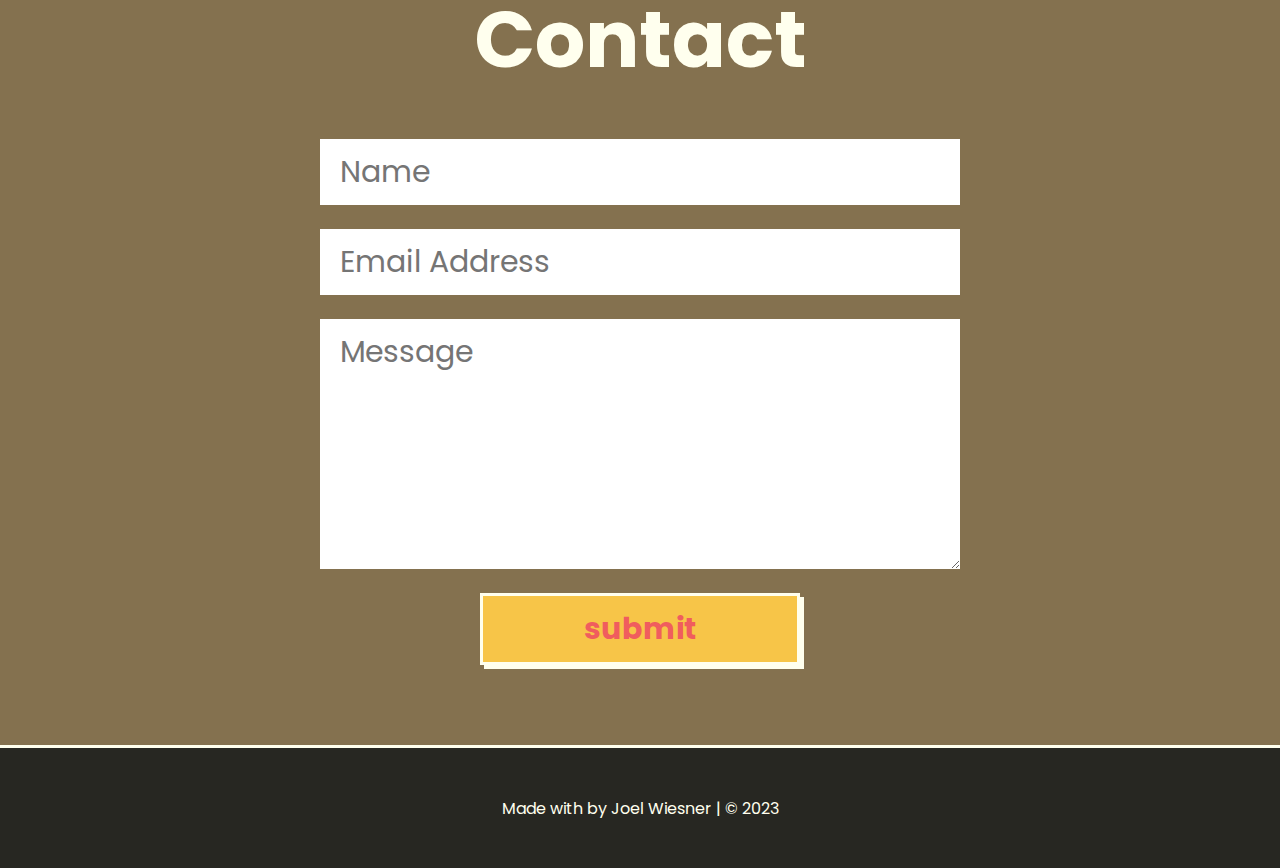
==== commit ed71d54c: ".jpg extension for img" ====
--- a/index.html
+++ b/index.html
@@ -106,7 +106,7 @@
                 <div class="carousel-cell">
                     <h3>Discover haunted places. Using a dataset and the OpenAI API</h3>
                     <a href="https:thehaunting.co" target="_blank">
-                        <img src="./img/theHaunting.png" alt="responsive blog website" />
+                        <img src="./img/theHaunting.jpg" alt="responsive blog website" />
                     </a>
                 </div>
 
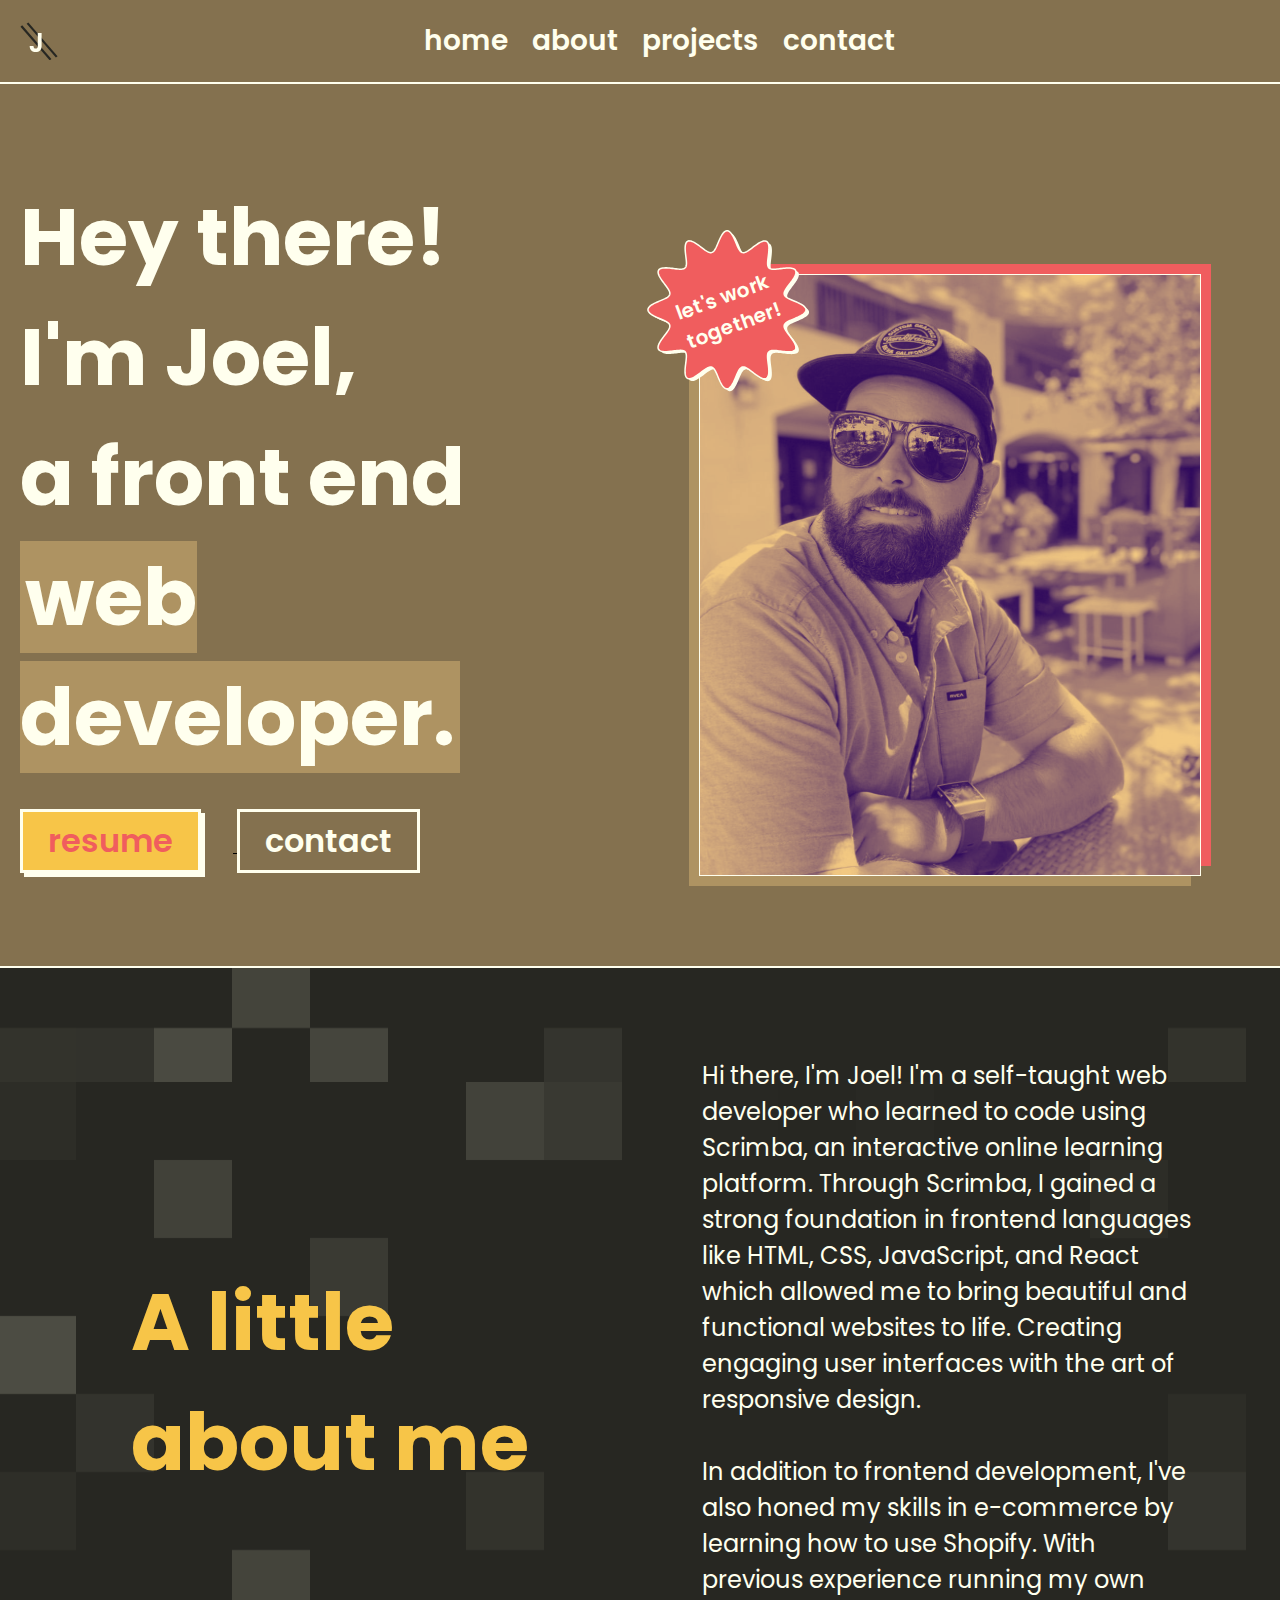
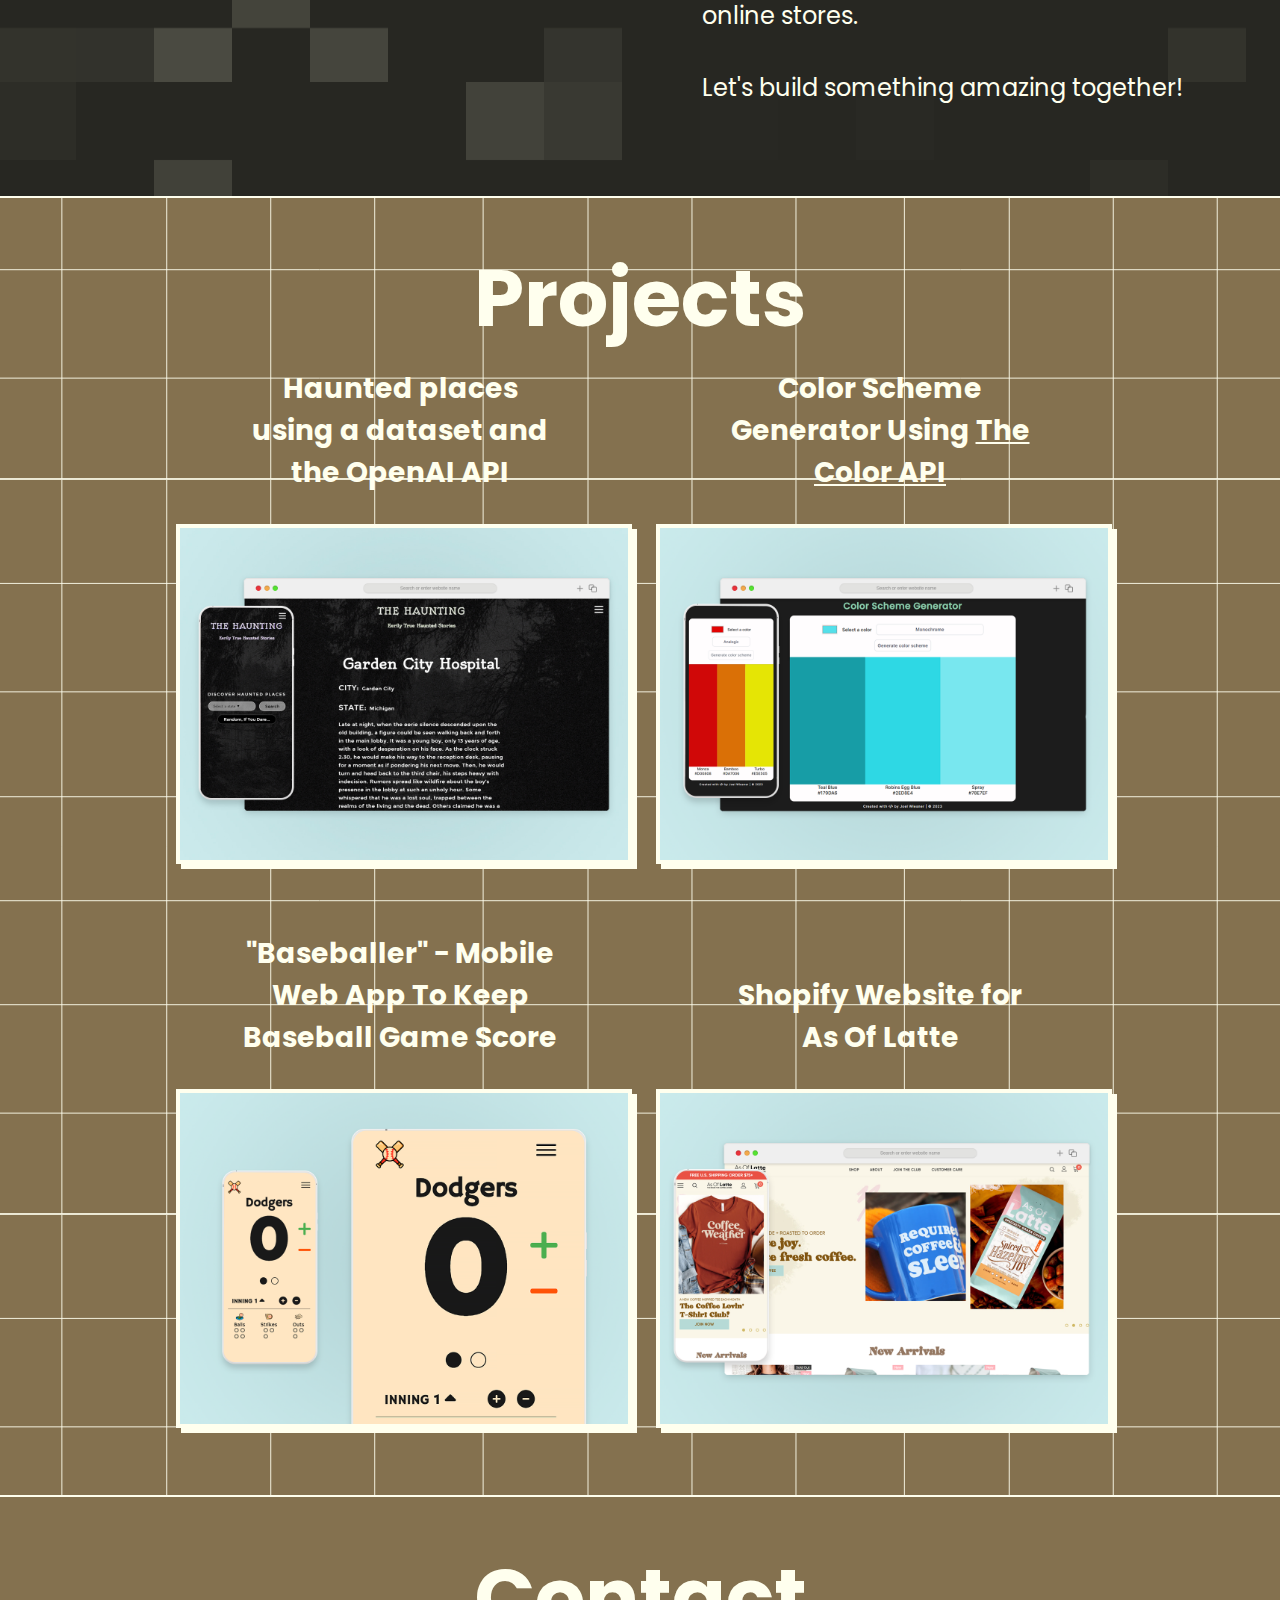
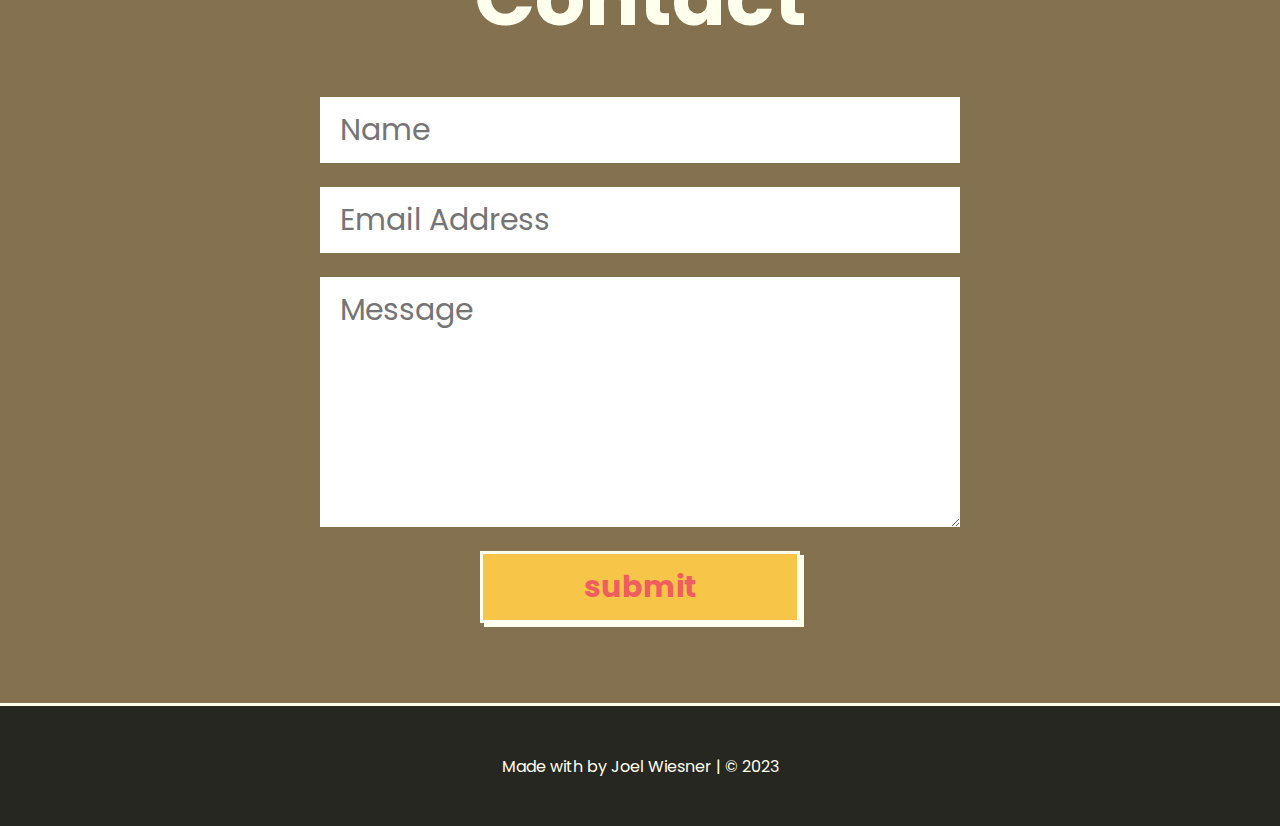
==== commit a647cb1c: "adjusted img title header" ====
--- a/index.html
+++ b/index.html
@@ -104,8 +104,8 @@
 
             <div class="carousel" >
                 <div class="carousel-cell">
-                    <h3>Discover haunted places. Using a dataset and the OpenAI API</h3>
-                    <a href="https:thehaunting.co" target="_blank">
+                    <h3>Haunted places using a dataset and the OpenAI API</h3>
+                    <a href="https://thehaunting.co" target="_blank">
                         <img src="./img/theHaunting.jpg" alt="responsive blog website" />
                     </a>
                 </div>
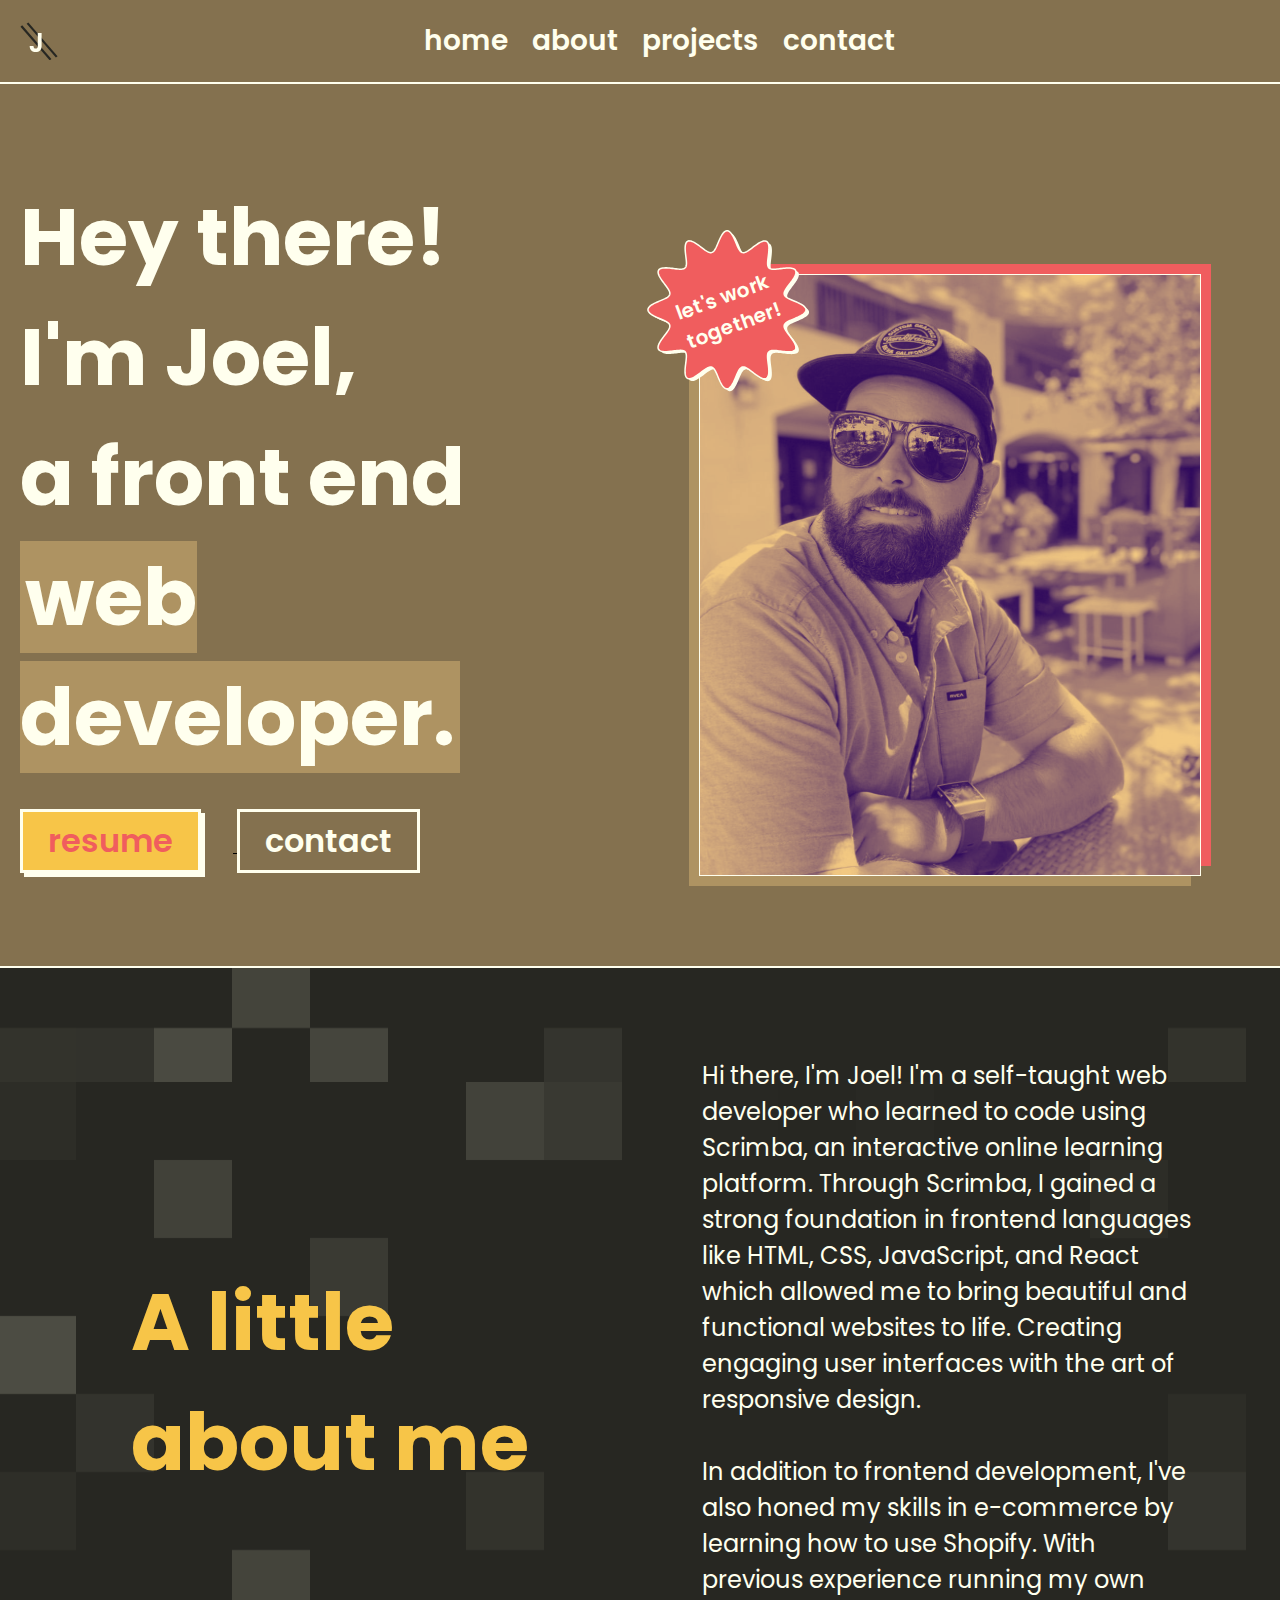
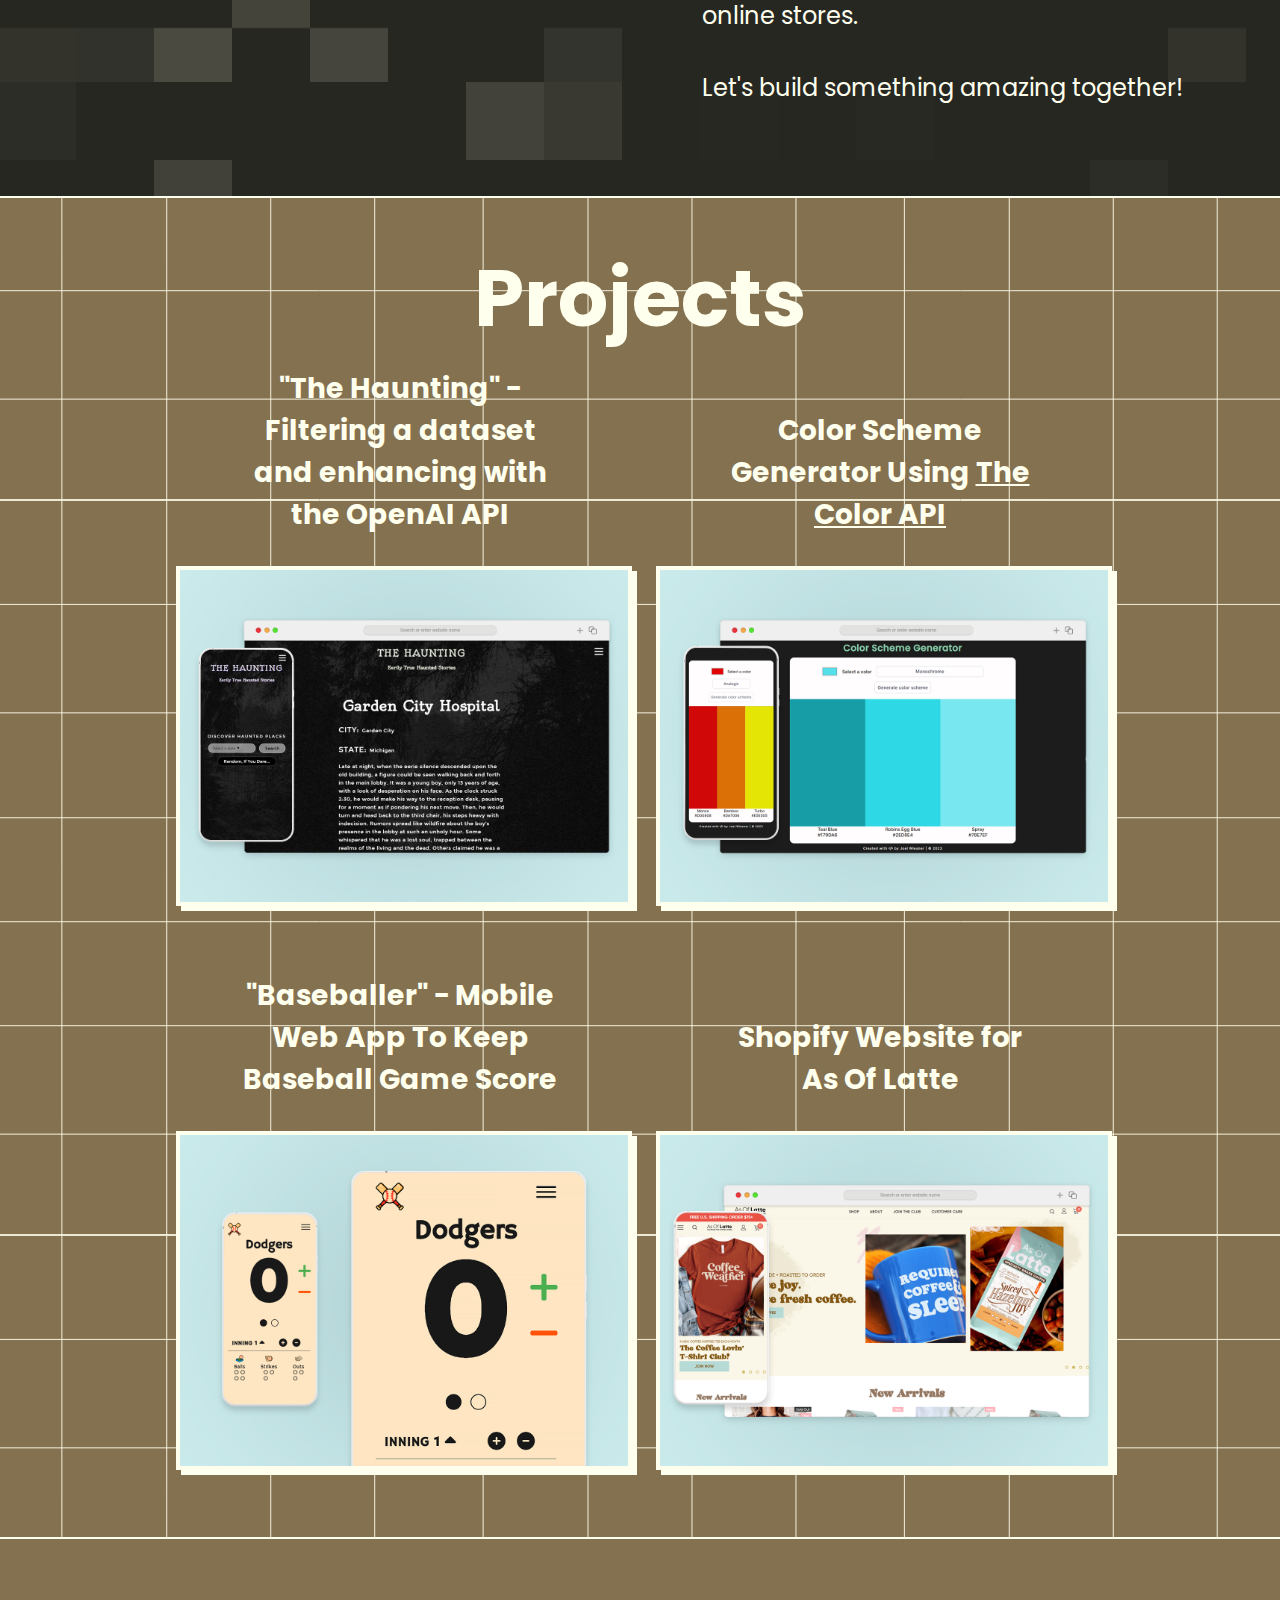
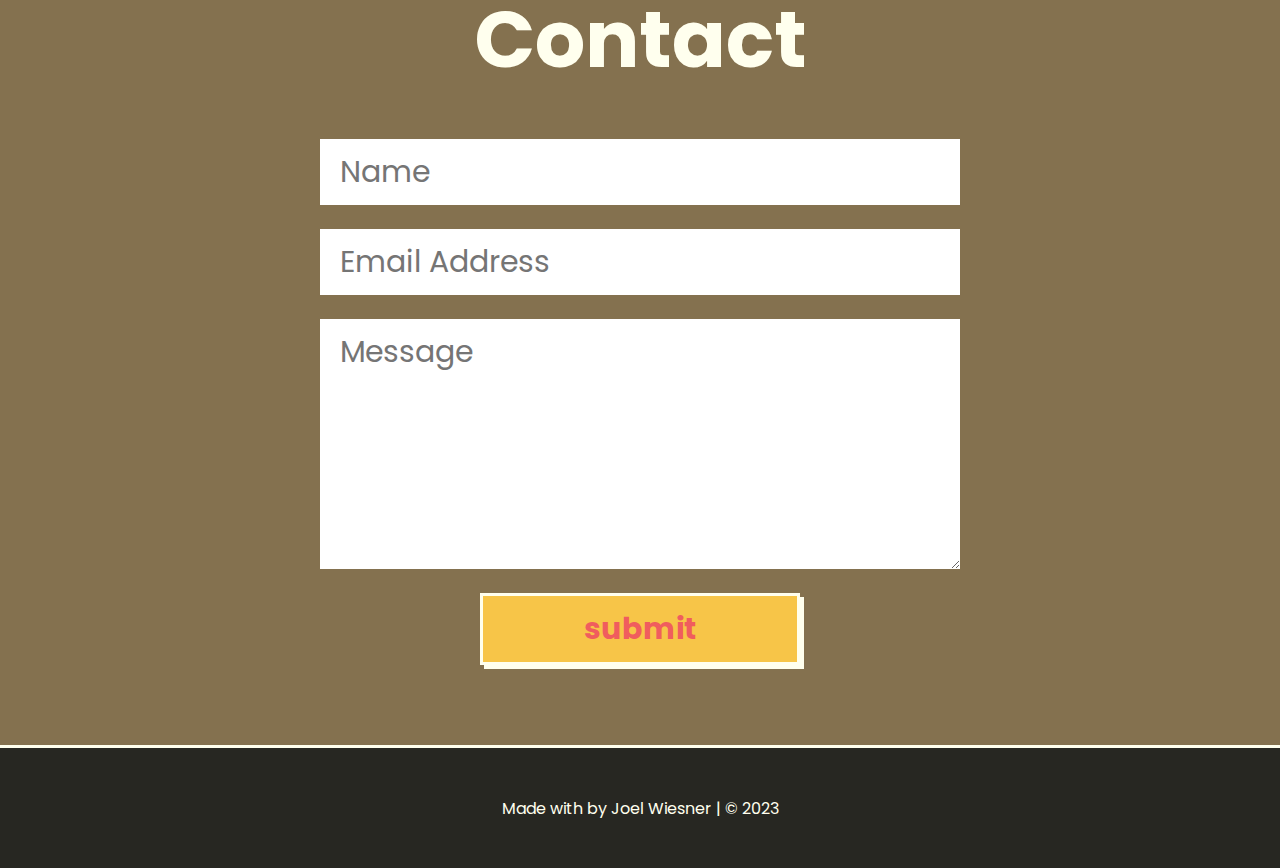
==== commit e0729791: "adjusted title of project name" ====
--- a/index.html
+++ b/index.html
@@ -104,7 +104,7 @@
 
             <div class="carousel" >
                 <div class="carousel-cell">
-                    <h3>Haunted places using a dataset and the OpenAI API</h3>
+                    <h3>"The Haunting" - Filtering a dataset and enhancing with the OpenAI API</h3>
                     <a href="https://thehaunting.co" target="_blank">
                         <img src="./img/theHaunting.jpg" alt="responsive blog website" />
                     </a>
